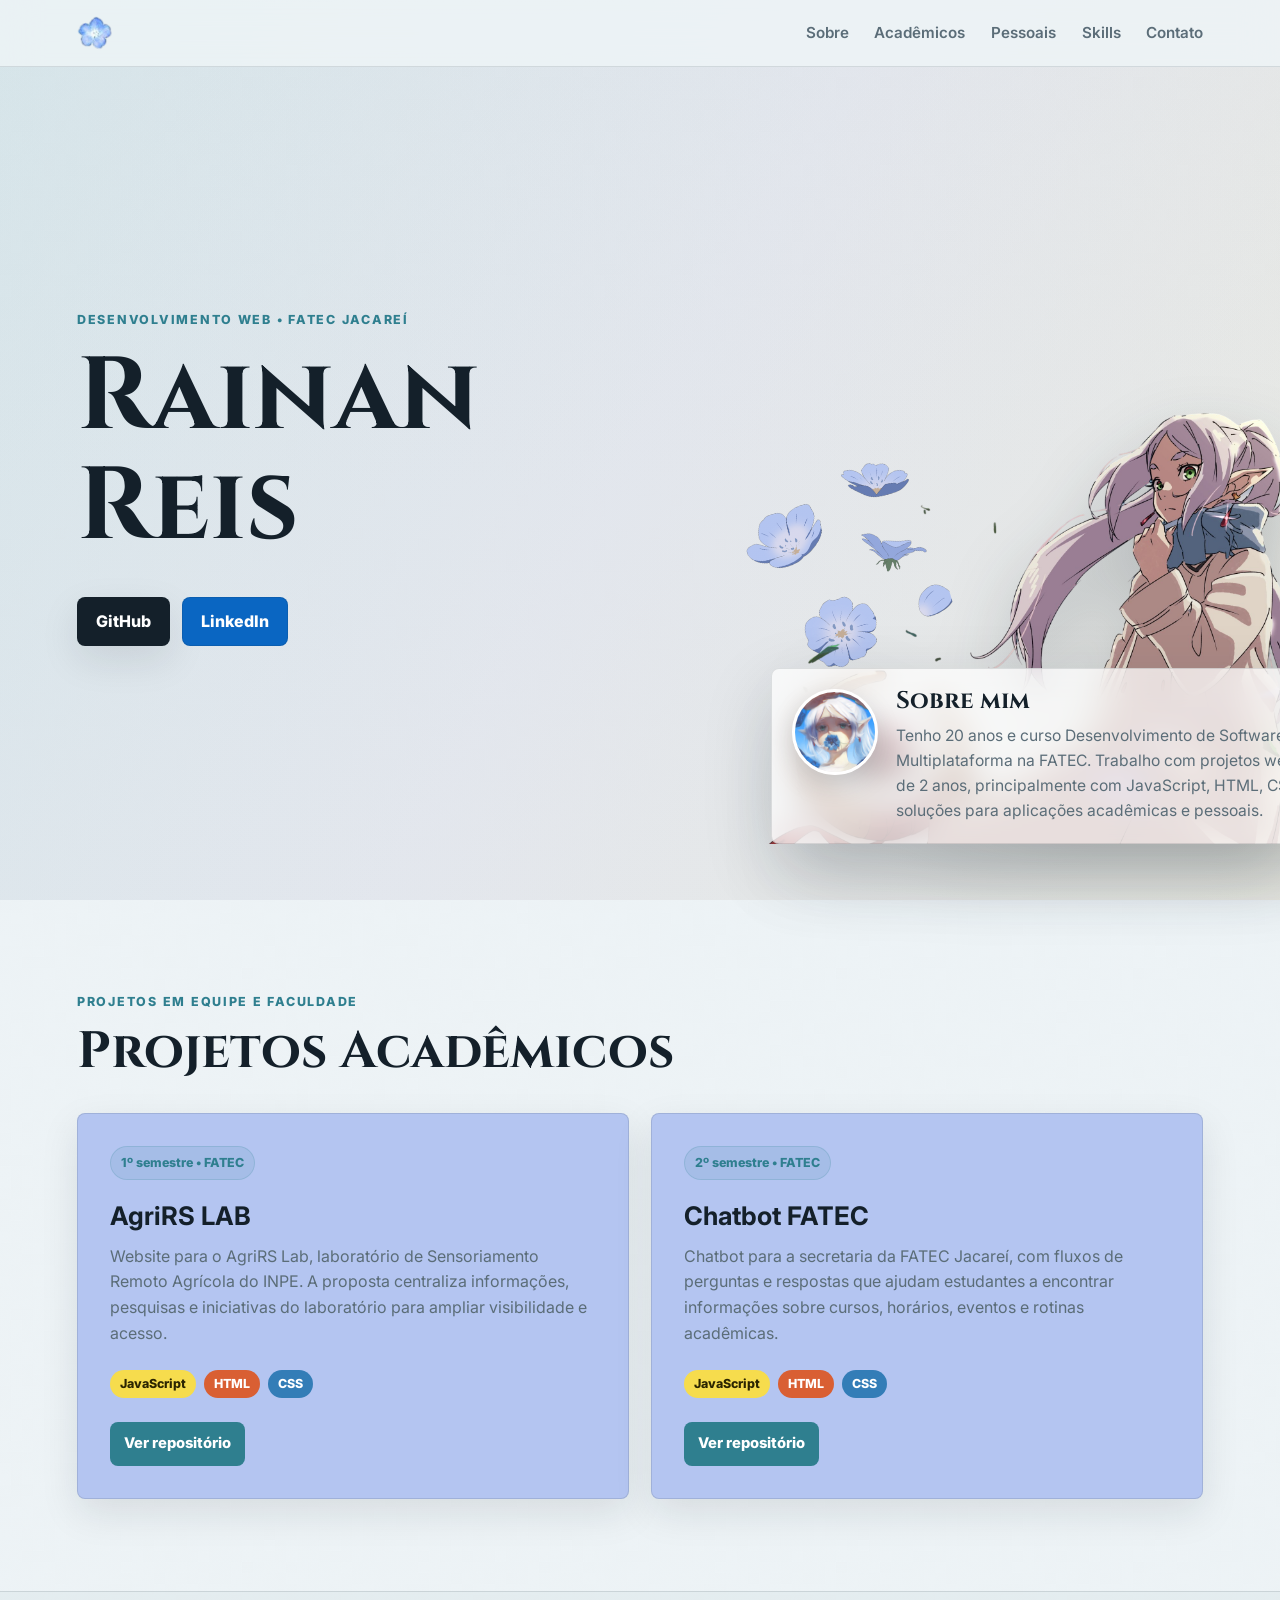
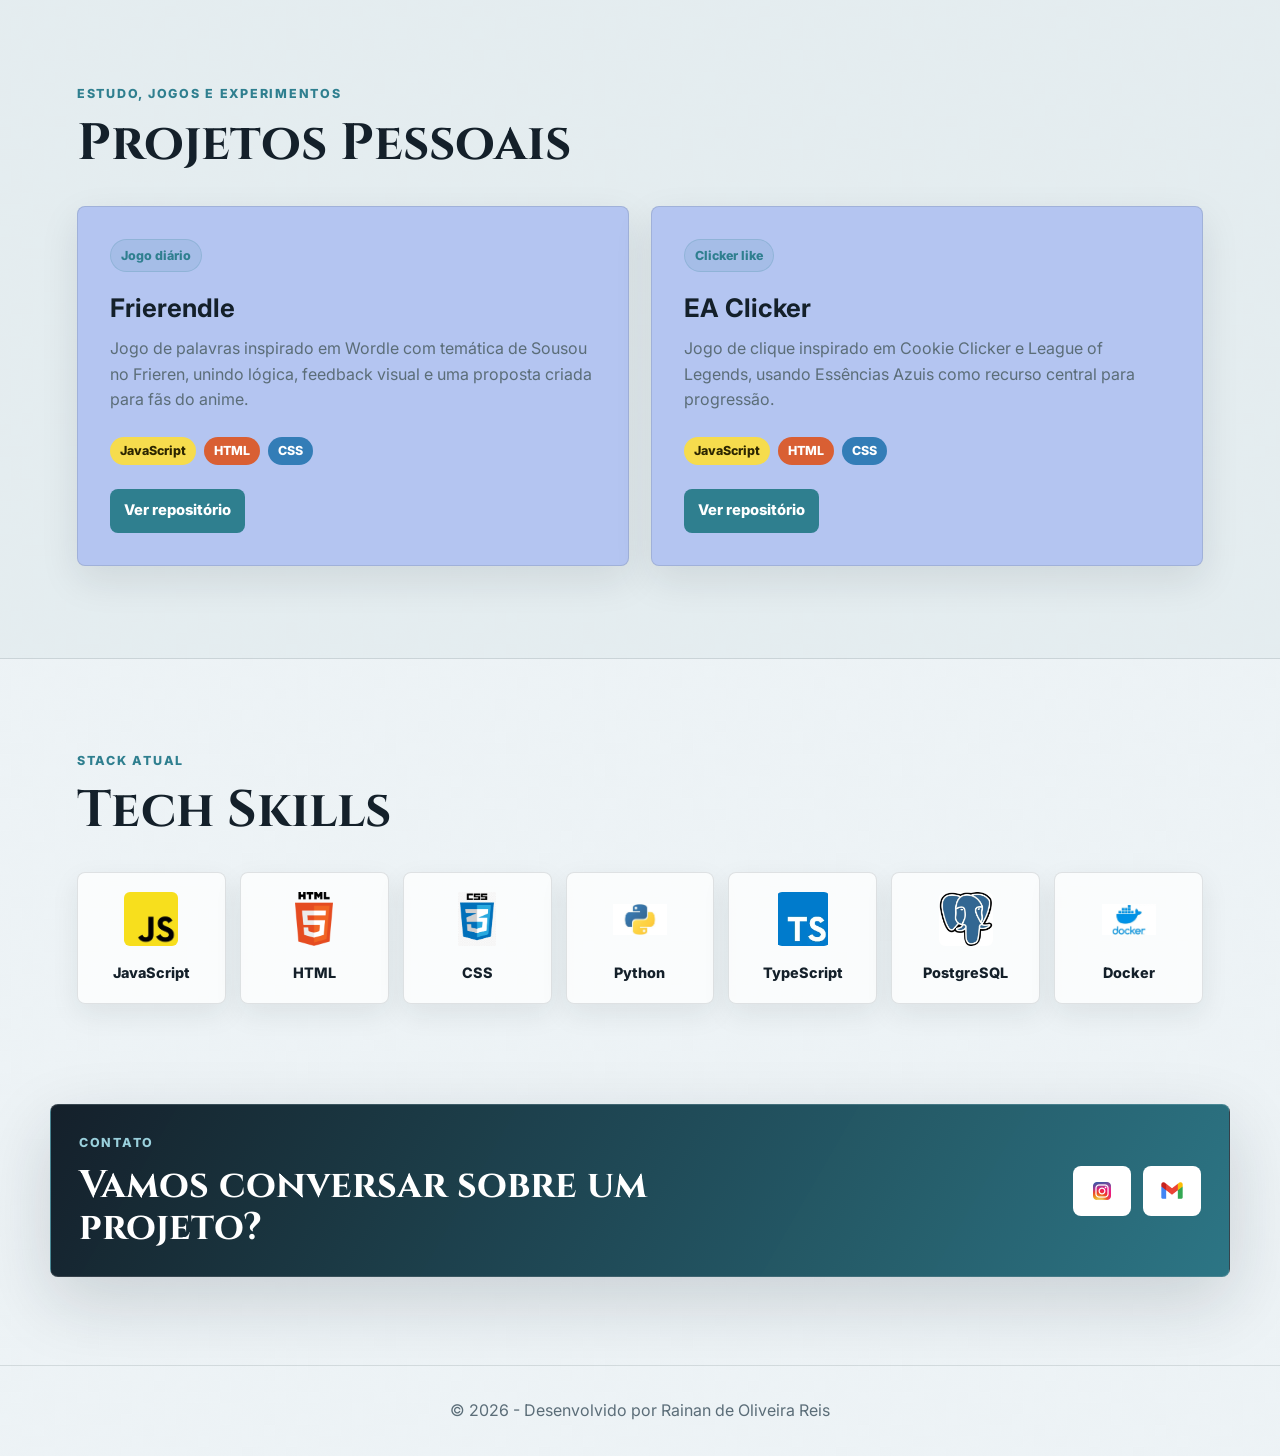
==== index.html @ 1fe3e396 "index movido pra raiz" ====
<!DOCTYPE html>
<html lang="pt-br">
  <head>
    <meta charset="UTF-8" />
    <meta name="viewport" content="width=device-width, initial-scale=1.0" />
    <meta
      name="description"
      content="Portfólio de Rainan de Oliveira Reis, desenvolvedor web e estudante de Desenvolvimento de Software Multiplataforma."
    />
    <title>Rainan de Oliveira Reis | Portfólio</title>
    <link rel="preconnect" href="https://fonts.googleapis.com" />
    <link rel="preconnect" href="https://fonts.gstatic.com" crossorigin />
    <link
      href="https://fonts.googleapis.com/css2?family=Cinzel:wght@500;600;700&family=Inter:wght@400;500;600;700&display=swap"
      rel="stylesheet"
    />
    <link rel="stylesheet" href="docs/css/styles.css" />
  </head>
  <body>
    <nav class="navbar" aria-label="Navegação principal">
      <a class="brand" href="#home" aria-label="Ir para o início">
        <img src="docs/img/himmelFlowerNoBG2Icon.png" width="35px" alt="">
        <!-- <span class="brand-mark">R</span>
        <span>Rainan Reis</span> -->
      </a>

      <ul class="nav-links">
        <li><a href="#sobre">Sobre</a></li>
        <li><a href="#academicos">Acadêmicos</a></li>
        <li><a href="#pessoais">Pessoais</a></li>
        <li><a href="#skills">Skills</a></li>
        <li><a href="#contato">Contato</a></li>
      </ul>
    </nav>

    <main>
      <header id="home" class="hero">
        <div class="hero-inner">
          <section class="hero-copy" aria-labelledby="hero-title">
            <p class="eyebrow">Desenvolvimento web • FATEC Jacareí</p>
            <h1 id="hero-title">Rainan Reis</h1>
            <!-- <p class="hero-lead">
              Desenvolvedor em formação, criando interfaces web com foco em
              clareza, experiência de uso e projetos que carregam personalidade.
            </p> -->

            <div class="hero-actions" aria-label="Links principais">
              <a
                class="button button-primary"
                href="https://github.com/RainanKaneka"
                target="_blank"
                rel="noreferrer"
              >
                GitHub
              </a>
              <a
                class="button button-secondary"
                href="https://www.linkedin.com/in/kaneka-koz-5b4940310/"
                target="_blank"
                rel="noreferrer"
              >
                LinkedIn
              </a>
            </div>
          </section>

          <section id="sobre" class="about-panel" aria-labelledby="about-title">
            <img
              src="docs/img/frierenlinda.jpg"
              alt="Imagem de perfil com estética inspirada em Frieren"
              class="profile-img"
            />
            <div>
              <h2 id="about-title">Sobre mim</h2>
              <p>
                Tenho 20 anos e curso Desenvolvimento de Software
                Multiplataforma na FATEC. Trabalho com projetos web há cerca de
                2 anos, principalmente com JavaScript, HTML, CSS e soluções para
                aplicações acadêmicas e pessoais.
              </p>
            </div>
          </section>

          <figure class="frieren-figure" aria-hidden="true">
            <img src="docs/img/himmelFlower.png" alt="" class="flower" />
            <img src="docs/img/frierenArt.png" alt="" class="frieren-art" />
          </figure>
        </div>
      </header>

      <section id="academicos" class="section">
        <div class="section-heading">
          <p class="eyebrow">Projetos em equipe e faculdade</p>
          <h2>Projetos Acadêmicos</h2>
        </div>

        <div class="projects-grid">
          <article class="project-card">
            <div class="project-meta">1º semestre • FATEC</div>
            <h3>AgriRS LAB</h3>
            <p>
              Website para o AgriRS Lab, laboratório de Sensoriamento Remoto
              Agrícola do INPE. A proposta centraliza informações, pesquisas e
              iniciativas do laboratório para ampliar visibilidade e acesso.
            </p>
            <div class="tags" aria-label="Tecnologias usadas">
              <span class="tech-tag js">JavaScript</span>
              <span class="tech-tag html">HTML</span>
              <span class="tech-tag css">CSS</span>
            </div>
            <a
              href="https://github.com/RainanKaneka/ABP-Undefined"
              class="project-link"
              target="_blank"
              rel="noreferrer"
            >
              Ver repositório
            </a>
          </article>

          <article class="project-card">
            <div class="project-meta">2º semestre • FATEC</div>
            <h3>Chatbot FATEC</h3>
            <p>
              Chatbot para a secretaria da FATEC Jacareí, com fluxos de
              perguntas e respostas que ajudam estudantes a encontrar
              informações sobre cursos, horários, eventos e rotinas acadêmicas.
            </p>
            <div class="tags" aria-label="Tecnologias usadas">
              <span class="tech-tag js">JavaScript</span>
              <span class="tech-tag html">HTML</span>
              <span class="tech-tag css">CSS</span>
            </div>
            <a
              href="https://github.com/abpundefined/2DSM-ABP-UNDEFINED/tree/develop"
              class="project-link"
              target="_blank"
              rel="noreferrer"
            >
              Ver repositório
            </a>
          </article>
        </div>
      </section>

      <section id="pessoais" class="section section-quiet">
        <div class="section-heading">
          <p class="eyebrow">Estudo, jogos e experimentos</p>
          <h2>Projetos Pessoais</h2>
        </div>

        <div class="projects-grid">
          <article class="project-card">
            <div class="project-meta">Jogo diário</div>
            <h3>Frierendle</h3>
            <p>
              Jogo de palavras inspirado em Wordle com temática de
              <span lang="ja">Sousou no Frieren</span>, unindo lógica,
              feedback visual e uma proposta criada para fãs do anime.
            </p>
            <div class="tags" aria-label="Tecnologias usadas">
              <span class="tech-tag js">JavaScript</span>
              <span class="tech-tag html">HTML</span>
              <span class="tech-tag css">CSS</span>
            </div>
            <a
              href="https://github.com/RainanKaneka/frierendle"
              class="project-link"
              target="_blank"
              rel="noreferrer"
            >
              Ver repositório
            </a>
          </article>

          <article class="project-card">
            <div class="project-meta">Clicker like</div>
            <h3>EA Clicker</h3>
            <p>
              Jogo de clique inspirado em Cookie Clicker e League of Legends,
              usando Essências Azuis como recurso central para progressão.
            </p>
            <div class="tags" aria-label="Tecnologias usadas">
              <span class="tech-tag js">JavaScript</span>
              <span class="tech-tag html">HTML</span>
              <span class="tech-tag css">CSS</span>
            </div>
            <a
              href="https://github.com/RainanKaneka/EA_Clicker"
              class="project-link"
              target="_blank"
              rel="noreferrer"
            >
              Ver repositório
            </a>
          </article>
        </div>
      </section>

      <section id="skills" class="section skills-section">
        <div class="section-heading">
          <p class="eyebrow">Stack atual</p>
          <h2>Tech Skills</h2>
        </div>

        <div class="skills-container" aria-label="Lista de tecnologias">
          <div class="skill javascript">
            <img src="docs/img/skills/js_logo1.jpg" class="skill-logo" alt="" />
            <span>JavaScript</span>
          </div>
          <div class="skill html">
            <img src="docs/img/skills/html-logo.png" class="skill-logo" alt="" />
            <span>HTML</span>
          </div>
          <div class="skill css">
            <img src="docs/img/skills/R.png" class="skill-logo" alt="" />
            <span>CSS</span>
          </div>
          <div class="skill python">
            <img src="docs/img/skills/pythonLogo.jpg" class="skill-logo" alt="" />
            <span>Python</span>
          </div>
          <div class="skill typescript">
            <img src="docs/img/skills/OIP.webp" class="skill-logo" alt="" />
            <span>TypeScript</span>
          </div>
          <div class="skill postgre">
            <img src="docs/img/skills/postgreLogo.webp" class="skill-logo" alt="" />
            <span>PostgreSQL</span>
          </div>
          <div class="skill docker">
            <img src="docs/img/skills/dockerlogo.webp" class="skill-logo" alt="" />
            <span>Docker</span>
          </div>
        </div>
      </section>

      <section id="contato" class="contact-section">
        <div>
          <p class="eyebrow">Contato</p>
          <h2>Vamos conversar sobre um projeto?</h2>
        </div>

        <div class="contact-actions">
          <a
            href="https://www.instagram.com/rainan_kaneka"
            class="icon-link"
            target="_blank"
            rel="noreferrer"
            aria-label="Abrir Instagram de Rainan"
          >
            <img
              src="docs/img/skills/instagram-logo-instagram-icon-transparent-free-png.webp"
              alt=""
            />
          </a>
          <button class="icon-link" id="copiarBtn" type="button">
            <img src="docs/img/skills/Gmail-Logo.png" alt="" />
            
          </button>
        </div>

        <p class="copy-feedback" id="copyFeedback" role="status" aria-live="polite"></p>
      </section>
    </main>

    <footer>
      <p>&copy; 2026 - Desenvolvido por Rainan de Oliveira Reis</p>
    </footer>

    <script src="js/main.js"></script>
  </body>
</html>
---- docs/css/styles.css ----
:root {
  --bg: #eef4f7;
  --surface: #ffffff;
  --surface-muted: #dfe9ed;
  --ink: #14202a;
  --muted: #5b6d78;
  --line: rgba(20, 32, 42, 0.12);
  --teal: #2f7f8f;
  --sage: #7ca28d;
  --gold: #c7a25a;
  --violet: #74628d;
  --shadow: 0 24px 70px rgba(20, 32, 42, 0.16);
  --shadow-soft: 0 14px 38px rgba(20, 32, 42, 0.1);
  --radius: 8px;
  --himmelColor: #9FC6EF;
  --himmelColor2: rgba(180, 197, 241, 1);
}

* {
  box-sizing: border-box;
  margin: 0;
  padding: 0;
}

html {
  scroll-behavior: smooth;
}

body {
  min-height: 100vh;
  font-family: "Inter", system-ui, -apple-system, BlinkMacSystemFont, "Segoe UI", sans-serif;
  color: var(--ink);
  background:
    linear-gradient(rgba(238, 244, 247, 0.93), rgba(238, 244, 247, 0.93)),
    url("../img/bg/bright-squares.png"),
    var(--bg);
  line-height: 1.6;
}

img {
  display: block;
  max-width: 100%;
}

a {
  color: inherit;
  text-decoration: none;
}

button {
  font: inherit;
}

.navbar {
  position: fixed;
  top: 0;
  left: 0;
  z-index: 20;
  display: flex;
  align-items: center;
  justify-content: space-between;
  width: 100%;
  padding: 16px clamp(20px, 6vw, 88px);
  background: rgba(238, 244, 247, 0.82);
  border-bottom: 1px solid var(--line);
  backdrop-filter: blur(18px);
}

.brand {
  display: inline-flex;
  align-items: center;
  gap: 10px;
  font-weight: 700;
  letter-spacing: 0;
}

.brand-mark {
  display: grid;
  width: 34px;
  height: 34px;
  place-items: center;
  color: #fff;
  background: var(--ink);
  border: 2px solid var(--gold);
  border-radius: 50%;
  font-family: "Cinzel", serif;
}

.nav-links {
  display: flex;
  align-items: center;
  gap: clamp(16px, 2vw, 30px);
  list-style: none;
  color: var(--muted);
  font-size: 0.95rem;
  font-weight: 600;
}

.nav-links a {
  position: relative;
  transition: color 180ms ease;
}

.nav-links a::after {
  position: absolute;
  left: 0;
  bottom: -8px;
  width: 100%;
  height: 2px;
  content: "";
  background: var(--gold);
  transform: scaleX(0);
  transform-origin: left;
  transition: transform 180ms ease;
}

.nav-links a:hover,
.nav-links a:focus-visible {
  color: var(--ink);
}

.nav-links a:hover::after,
.nav-links a:focus-visible::after {
  transform: scaleX(1);
}

main {
  overflow: hidden;
}

header,
section {
  scroll-margin-top: 96px;
}

.hero {
  position: relative;
  min-height: 100vh;
  padding: 112px clamp(20px, 6vw, 88px) 56px;
  background:
    linear-gradient(120deg, rgba(47, 127, 143, 0.12), rgba(116, 98, 141, 0.09) 50%, rgba(199, 162, 90, 0.13)),
    linear-gradient(180deg, transparent, rgba(238, 244, 247, 0.9));
}

.hero-inner {
  position: relative;
  display: grid;
  grid-template-columns: minmax(0, 1.05fr) minmax(300px, 0.72fr);
  gap: clamp(28px, 5vw, 72px);
  align-items: center;
  max-width: 1180px;
  min-height: calc(100vh - 168px);
  margin: 0 auto;
}

.hero-copy {
  position: relative;
  z-index: 2;
  max-width: 700px;
}

.eyebrow {
  margin-bottom: 12px;
  color: var(--teal);
  font-size: 0.78rem;
  font-weight: 800;
  letter-spacing: 0.14em;
  text-transform: uppercase;
}

h1,
h2,
h3 {
  line-height: 1.08;
}

h1,
h2 {
  font-family: "Cinzel", Georgia, serif;
}

h1 {
  max-width: 850px;
  font-size: clamp(3rem, 8vw, 6.6rem);
  font-weight: 700;
  letter-spacing: 0;
}

.hero-lead {
  max-width: 620px;
  margin-top: 24px;
  color: var(--muted);
  font-size: clamp(1.05rem, 2vw, 1.28rem);
}

.hero-actions {
  display: flex;
  flex-wrap: wrap;
  gap: 12px;
  margin-top: 34px;
}

.button,
.project-link,
.icon-link {
  min-height: 44px;
  border-radius: var(--radius);
  transition:
    transform 180ms ease,
    box-shadow 180ms ease,
    background 180ms ease,
    border-color 180ms ease;
}

.button {
  display: inline-flex;
  align-items: center;
  justify-content: center;
  padding: 11px 18px;
  border: 1px solid transparent;
  font-weight: 800;
}

.button-primary {
  color: #fff;
  background: var(--ink);
  box-shadow: var(--shadow-soft);
}

.button-secondary {
  color: white;
  background: rgba(10, 102, 194, 1);
  border-color: var(--line);
}

.button:hover,
.button:focus-visible,
.project-link:hover,
.project-link:focus-visible,
.icon-link:hover,
.icon-link:focus-visible {
  transform: translateY(-2px);
  box-shadow: var(--shadow-soft);
}

.about-panel {
  position: relative;
  z-index: 3;
  align-self: end;
  display: grid;
  grid-template-columns: 86px 1fr;
  gap: 18px;
  padding: 20px;
  background: rgba(255, 255, 255, 0.72);
  border: 1px solid var(--line);
  border-radius: var(--radius);
  box-shadow: var(--shadow);
  backdrop-filter: blur(16px);
  width: 620px;

}

.about-panel h2 {
  margin-bottom: 8px;
  font-size: 1.5rem;
}

.about-panel p {
  color: var(--muted);
  font-size: 0.98rem;
}

.profile-img {
  width: 86px;
  height: 86px;
  object-fit: cover;
  border: 3px solid #fff;
  border-radius: 50%;
  box-shadow: 0 10px 24px rgba(20, 32, 42, 0.18);
}

.frieren-figure {
  position: absolute;
  right: min(-72px, -12vw);
  bottom: 0px;
  z-index: 1;
  width: min(48vw, 1000px);
  pointer-events: none;
}

.frieren-figure:hover{
  right: -15vw;
}


.frieren-art {
  width: 100%;
  filter: drop-shadow(0 30px 34px rgba(20, 32, 42, 0.22));
}


.flower {
  position: absolute;
  top: 16%;
  left: 2%;
  width: 30%;
  opacity: 0.72;
  transform: rotate(-16deg);
}

.section {
  padding: 92px clamp(20px, 6vw, 88px);
}

.section-quiet {
  background: rgba(223, 233, 237, 0.58);
  border-block: 1px solid var(--line);
}

.section-heading {
  max-width: 1180px;
  margin: 0 auto 34px;
}

.section-heading h2 {
  font-size: clamp(2rem, 4vw, 3.4rem);
}

.projects-grid {
  display: grid;
  grid-template-columns: repeat(2, minmax(0, 1fr));
  gap: 22px;
  max-width: 1180px;
  margin: 0 auto;
}

.project-card {
  display: flex;
  min-height: 360px;
  flex-direction: column;
  padding: clamp(22px, 3vw, 32px);
  background: var(--himmelColor2);
  border: 1px solid var(--line);
  border-radius: var(--radius);
  box-shadow: var(--shadow-soft);
}

.project-meta {
  width: fit-content;
  margin-bottom: 22px;
  padding: 6px 10px;
  color: var(--teal);
  background: rgba(47, 127, 143, 0.1);
  border: 1px solid rgba(47, 127, 143, 0.18);
  border-radius: 999px;
  font-size: 0.78rem;
  font-weight: 800;
}

.project-card h3 {
  margin-bottom: 14px;
  color: var(--ink);
  font-size: clamp(1.35rem, 2vw, 1.8rem);
}

.project-card p {
  color: var(--muted);
}

.tags {
  display: flex;
  flex-wrap: wrap;
  gap: 8px;
  margin-top: auto;
  padding-top: 24px;
}

.tech-tag {
  display: inline-flex;
  align-items: center;
  min-height: 28px;
  padding: 4px 10px;
  border-radius: 999px;
  font-size: 0.78rem;
  font-weight: 800;
}

.tech-tag.js {
  color: #2b2500;
  background: #f6dc4d;
}

.tech-tag.html {
  color: #fff;
  background: #d95f33;
}

.tech-tag.css {
  color: #fff;
  background: #337db7;
}

.project-link {
  display: inline-flex;
  align-items: center;
  justify-content: center;
  width: fit-content;
  margin-top: 24px;
  padding: 10px 14px;
  color: #fff;
  background: var(--teal);
  font-size: 0.92rem;
  font-weight: 800;
}

.skills-section {
  padding-bottom: 72px;
}

.skills-container {
  display: grid;
  grid-template-columns: repeat(7, minmax(96px, 1fr));
  gap: 14px;
  max-width: 1180px;
  margin: 0 auto;
}

.skill {
  display: grid;
  min-height: 132px;
  place-items: center;
  gap: 12px;
  padding: 18px 12px;
  color: var(--ink);
  background: rgba(255, 255, 255, 0.72);
  border: 1px solid var(--line);
  border-radius: var(--radius);
  box-shadow: 0 10px 28px rgba(20, 32, 42, 0.08);
  font-size: 0.9rem;
  font-weight: 800;
  text-align: center;
  transition: 0.5s;
}

.skill:hover{
  transform: translateY(-10px);
}

.skill-logo {
  width: 54px;
  height: 54px;
  object-fit: contain;
  border-radius: 6px;
}

.contact-section {
  display: flex;
  position: relative;
  align-items: center;
  justify-content: space-between;
  gap: 28px;
  width: calc(100% - 40px);
  max-width: 1180px;
  margin: 28px auto 88px;
  padding: 28px;
  color: #fff;
  background:
    linear-gradient(120deg, rgba(20, 32, 42, 0.96), rgba(47, 127, 143, 0.9)),
    var(--ink);
  border: 1px solid rgba(255, 255, 255, 0.14);
  border-radius: var(--radius);
  box-shadow: var(--shadow);
}

.contact-section .eyebrow {
  color: #9ad0dc;
}

.contact-section h2 {
  max-width: 620px;
  font-size: clamp(1.7rem, 3vw, 2.7rem);
}

.contact-actions {
  display: flex;
  flex-wrap: wrap;
  gap: 12px;
}

.icon-link {
  display: inline-flex;
  align-items: center;
  justify-content: center;
  gap: 10px;
  padding: 10px 14px;
  color: var(--ink);
  background: #fff;
  border: 0;
  cursor: pointer;
  font-weight: 800;
}

.icon-link img {
  width: 30px;
  height: 30px;
  object-fit: contain;
}

.copy-feedback {
  position: absolute;
  right: 28px;
  bottom: -30px;
  color: var(--muted);
  font-size: 0.92rem;
}

footer {
  padding: 32px 20px;
  color: var(--muted);
  text-align: center;
  border-top: 1px solid var(--line);
}

@media (max-width: 980px) {
  .navbar {
    align-items: flex-start;
    flex-direction: column;
    gap: 14px;
  }

  .nav-links {
    width: 100%;
    overflow-x: auto;
    padding-bottom: 4px;
  }

  .hero {
    padding-top: 148px;
  }

  .hero-inner {
    grid-template-columns: 1fr;
    min-height: auto;
  }

  .hero-copy {
    max-width: 760px;
  }

  .about-panel {
    max-width: 680px;
  }

  .frieren-figure {
    right: -22vw;
    bottom: -34px;
    width: min(76vw, 560px);
    opacity: 0.34;
  }

  .projects-grid {
    grid-template-columns: 1fr;
  }

  .skills-container {
    grid-template-columns: repeat(4, minmax(0, 1fr));
  }

  .contact-section {
    align-items: flex-start;
    flex-direction: column;
    margin-inline: 20px;
  }

  .copy-feedback {
    position: static;
  }
}

@media (max-width: 640px) {
  .brand {
    font-size: 0.95rem;
  }

  .nav-links {
    gap: 18px;
    font-size: 0.88rem;
  }

  .hero {
    padding-inline: 18px;
  }

  .hero-actions,
  .contact-actions {
    width: 100%;
  }

  .button,
  .icon-link {
    width: 100%;
  }

  .about-panel {
    grid-template-columns: 1fr;
  }

  .profile-img {
    width: 74px;
    height: 74px;
  }

  .section {
    padding: 70px 18px;
  }

  .project-card {
    min-height: auto;
  }

  .skills-container {
    grid-template-columns: repeat(2, minmax(0, 1fr));
  }

  .contact-section {
    margin-bottom: 64px;
    padding: 22px;
  }
}

.skill.javascript:hover{
  color: rgba(247, 223, 29, 1);
}
.skill.html:hover{
  color: rgba(229, 76, 33, 1);
}
.skill.css:hover{
  color: rgba(1, 112, 186, 1);
}
.skill.python:hover{
  color: rgba(254, 215, 75, 1);
}
.skill.typescript:hover{
  color: rgba(0, 123, 204, 1);
}
.skill.postgre:hover{
  color: rgba(50, 103, 146, 1);
}
.skill.docker:hover{
  color: rgba(0, 146, 231, 1);
}
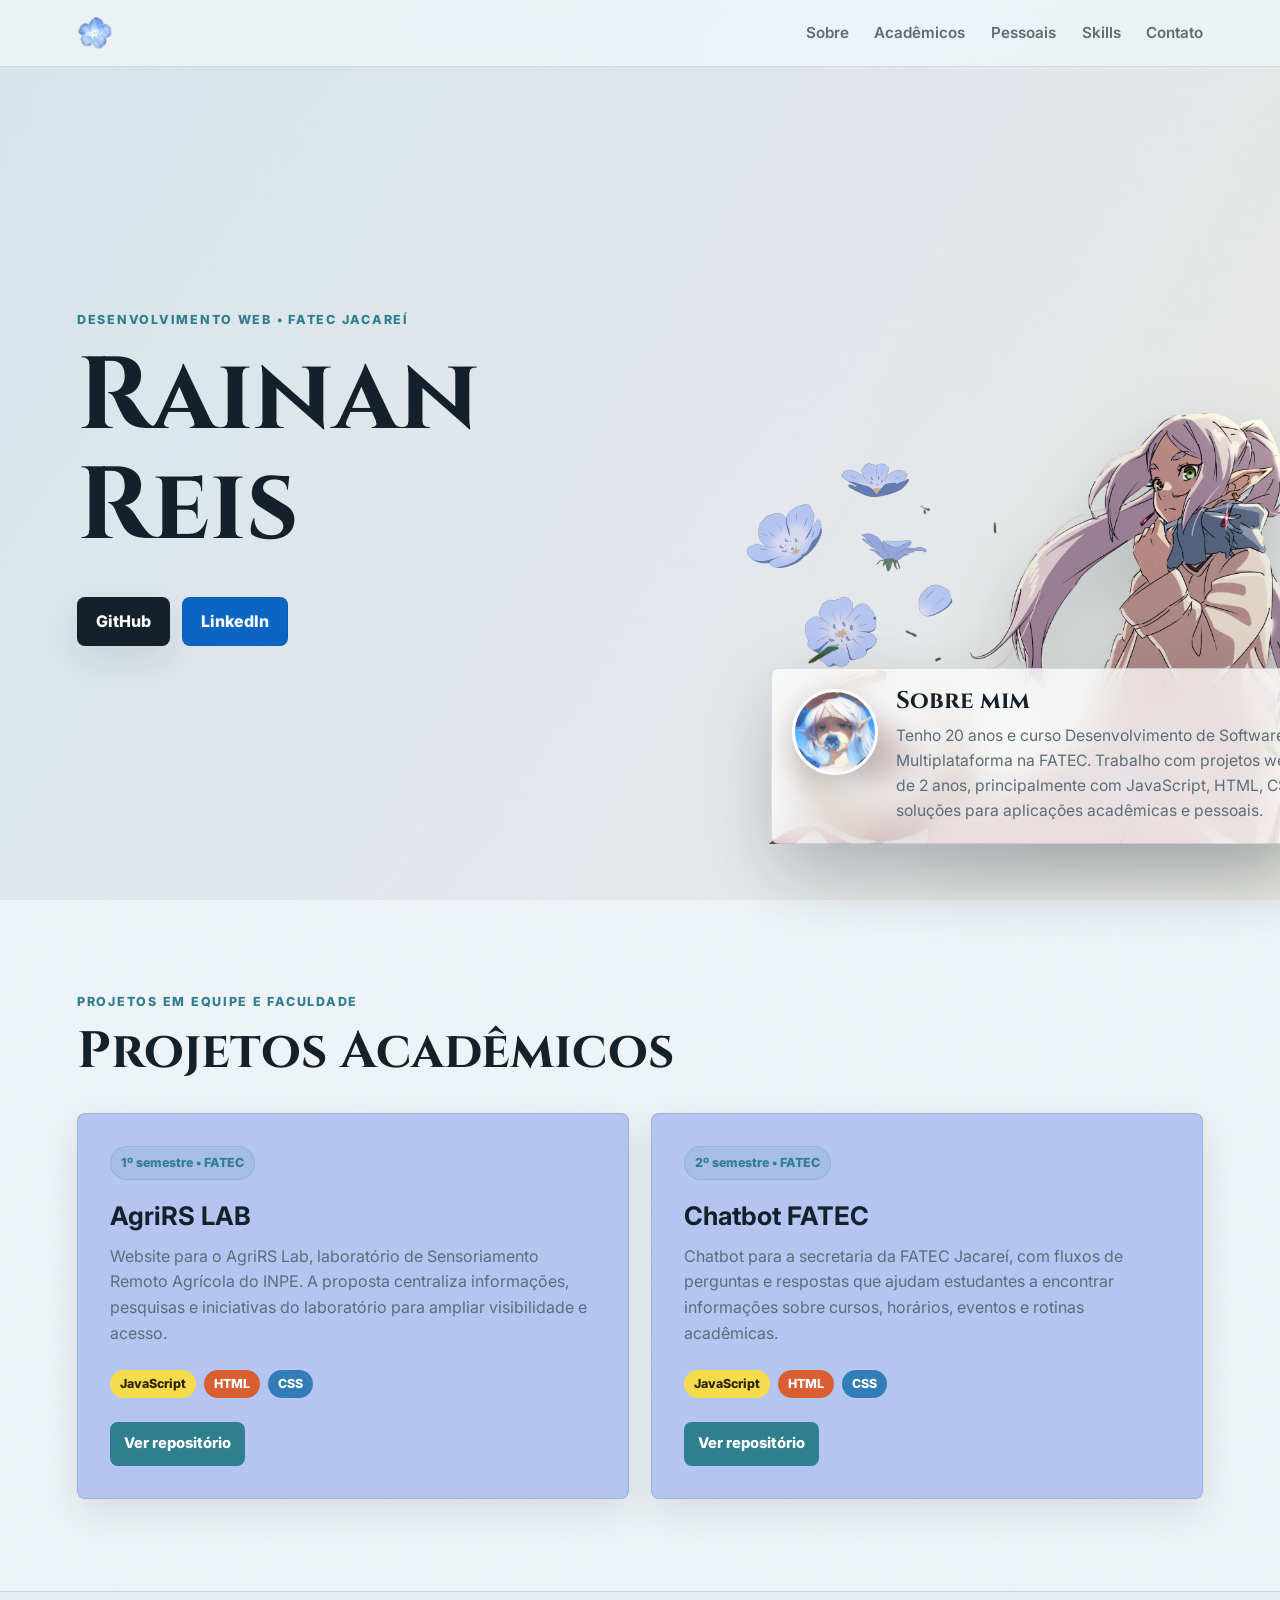
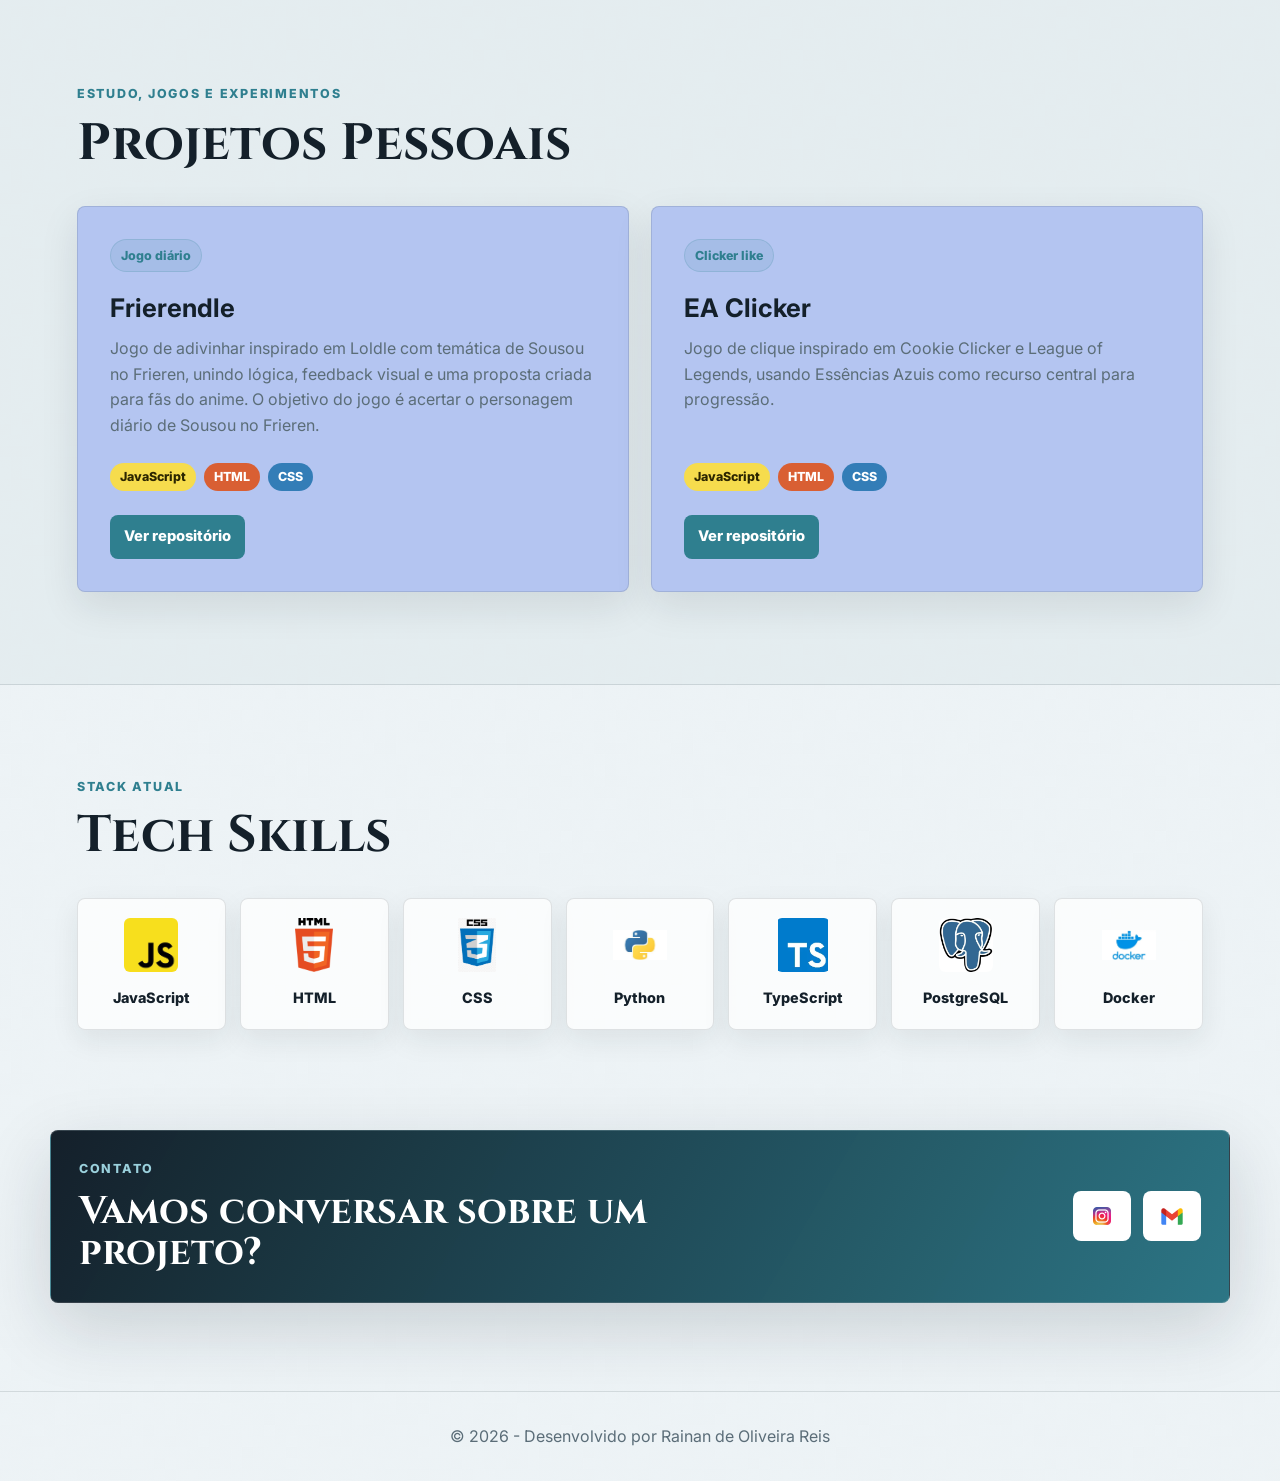
==== commit df1e1763: "mudança na descrição do projeto Frierendle" ====
--- a/index.html
+++ b/index.html
@@ -154,9 +154,9 @@
             <div class="project-meta">Jogo diário</div>
             <h3>Frierendle</h3>
             <p>
-              Jogo de palavras inspirado em Wordle com temática de
+              Jogo de adivinhar inspirado em Loldle com temática de
               <span lang="ja">Sousou no Frieren</span>, unindo lógica,
-              feedback visual e uma proposta criada para fãs do anime.
+              feedback visual e uma proposta criada para fãs do anime. O objetivo do jogo é acertar o personagem diário de Sousou no Frieren.
             </p>
             <div class="tags" aria-label="Tecnologias usadas">
               <span class="tech-tag js">JavaScript</span>
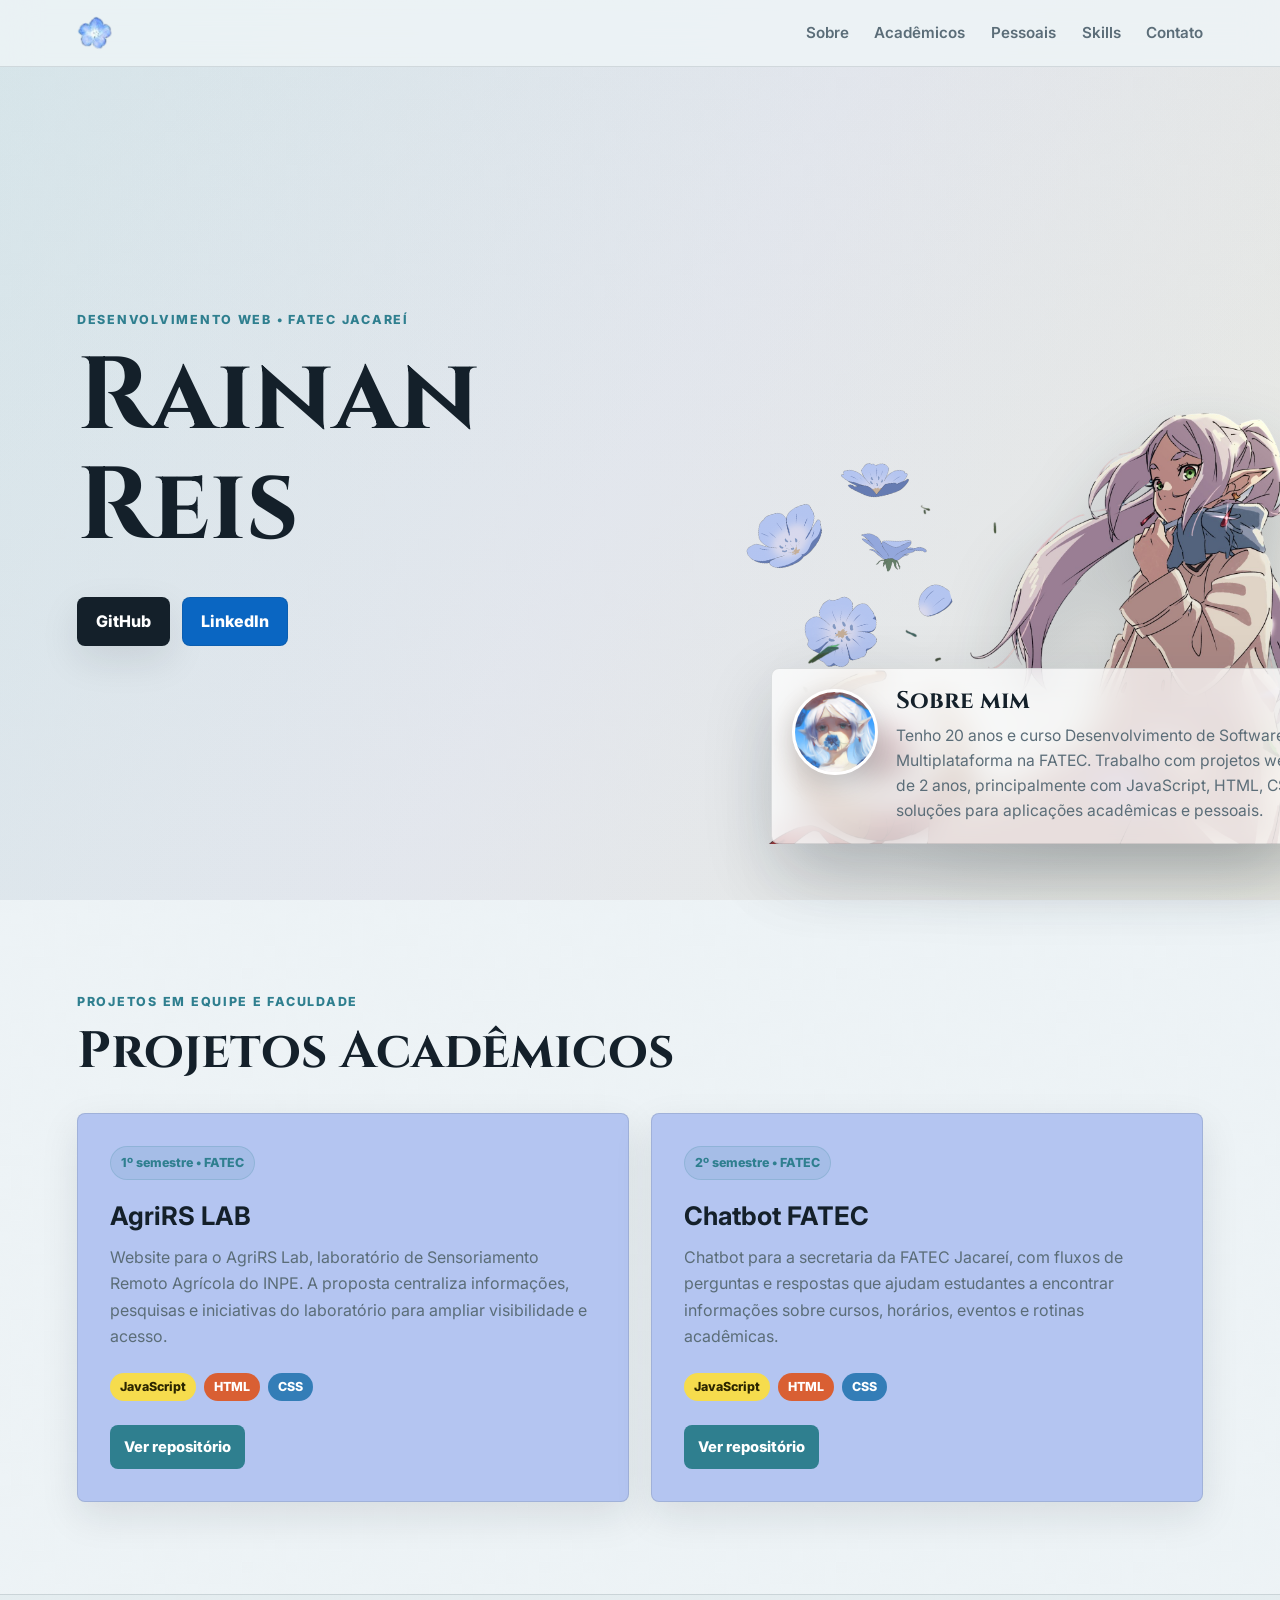
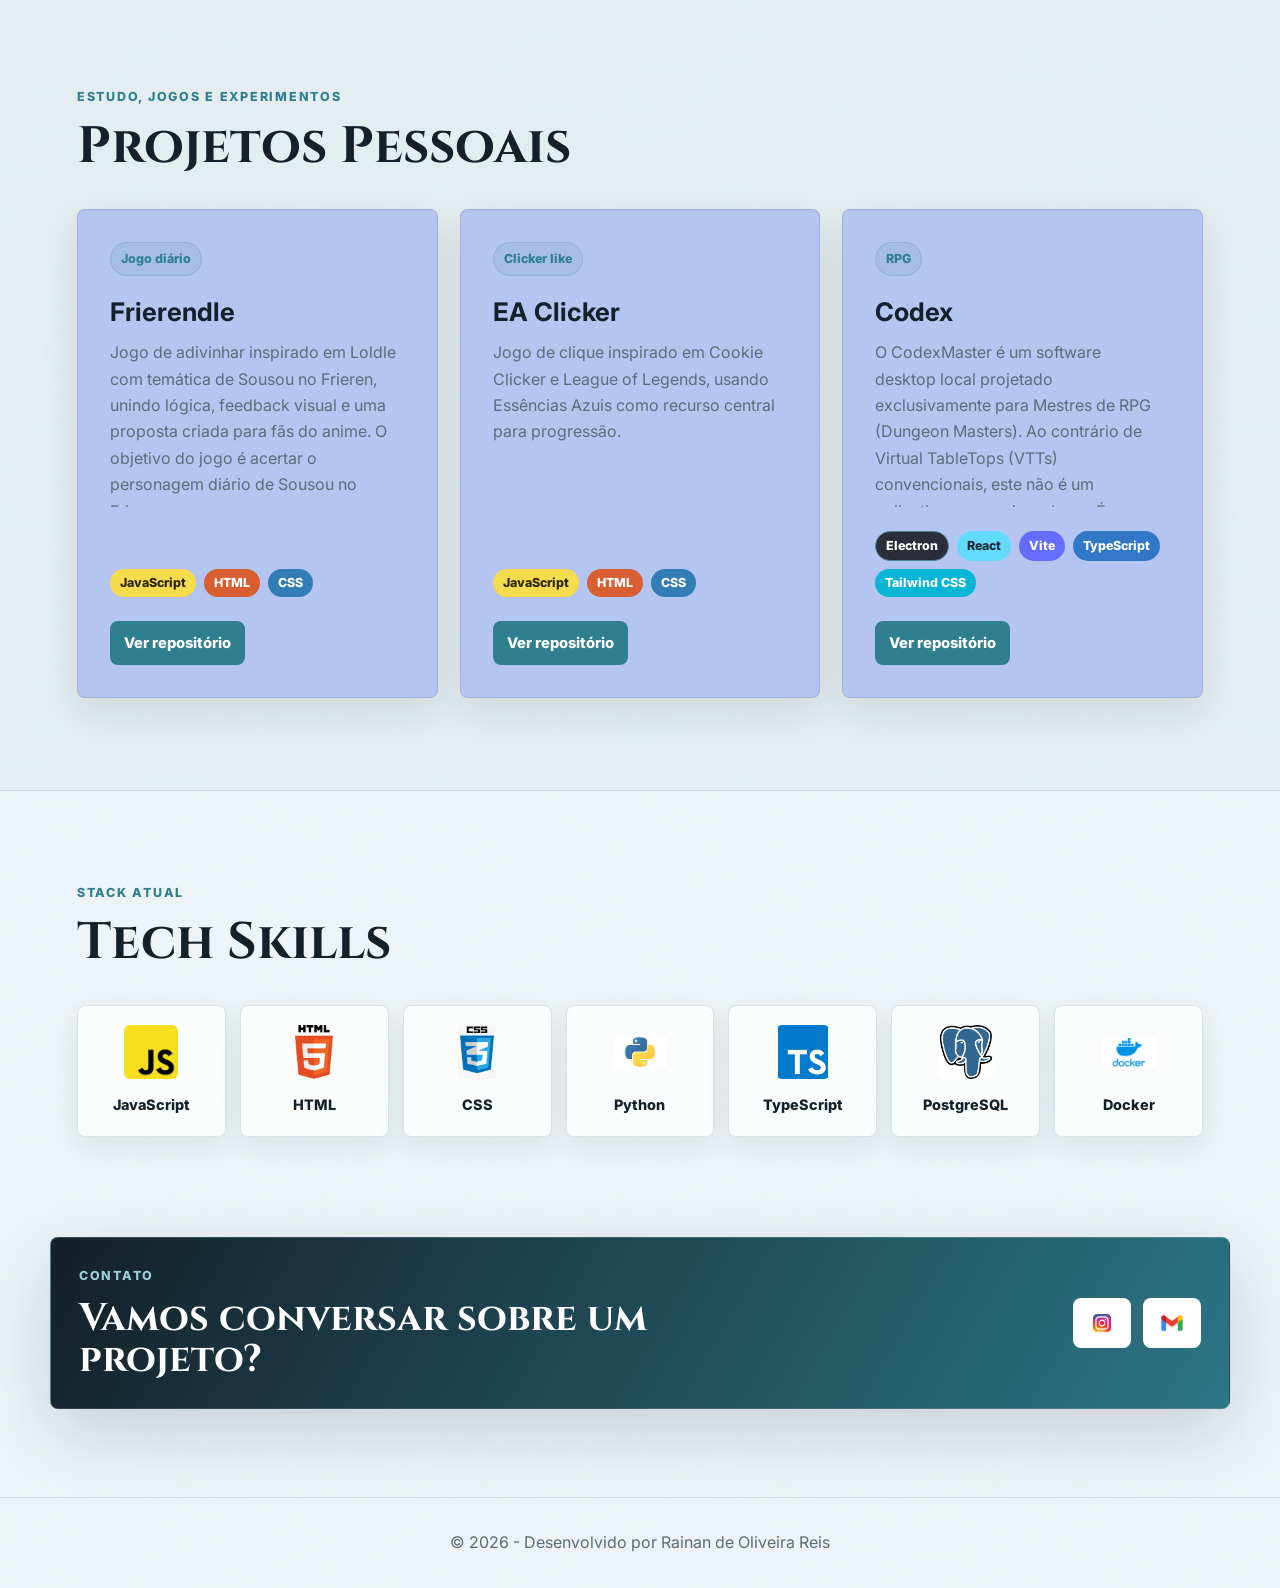
==== commit f4c6de8b: "atualização na responsividade do site" ====
--- a/index.html
+++ b/index.html
@@ -149,7 +149,7 @@
           <h2>Projetos Pessoais</h2>
         </div>
 
-        <div class="projects-grid">
+        <div class="projects-grid three-col">
           <article class="project-card">
             <div class="project-meta">Jogo diário</div>
             <h3>Frierendle</h3>
@@ -187,6 +187,30 @@
             </div>
             <a
               href="https://github.com/RainanKaneka/EA_Clicker"
+              class="project-link"
+              target="_blank"
+              rel="noreferrer"
+            >
+              Ver repositório
+            </a>
+          </article>
+
+          <article class="project-card">
+            <div class="project-meta">RPG</div>
+            <h3>Codex</h3>
+            <p>
+              O CodexMaster é um software desktop local projetado exclusivamente para Mestres de RPG (Dungeon Masters). Ao contrário de Virtual TableTops (VTTs) convencionais, este não é um aplicativo para os jogadores. É um painel de controle privado, rápido e totalmente offline, criado para otimizar a preparação e a condução de sessões de D&D 5e.
+              Com foco absoluto em agilidade e imersão narrativa, o CodexMaster substitui seus milhares de cadernos, anotações perdidas e abas do navegador por uma interface unificada, imersiva e com uma identidade visual dark-mode medieval nativa.
+            </p>
+            <div class="tags" aria-label="Tecnologias usadas">
+              <span class="tech-tag electron">Electron</span>
+              <span class="tech-tag react">React</span>
+              <span class="tech-tag vite">Vite</span>
+              <span class="tech-tag typescript">TypeScript</span>
+              <span class="tech-tag tailwind">Tailwind CSS</span>
+            </div>
+            <a
+              href="https://github.com/RainanKaneka"
               class="project-link"
               target="_blank"
               rel="noreferrer"
--- a/docs/css/styles.css
+++ b/docs/css/styles.css
@@ -35,6 +35,7 @@
     url("../img/bg/bright-squares.png"),
     var(--bg);
   line-height: 1.6;
+  overflow-x: hidden; /* Impede scroll horizontal indesejado */
 }
 
 img {
@@ -126,6 +127,7 @@
 
 main {
   overflow: hidden;
+  overflow-x: hidden; /* Segurança extra contra estouro lateral */
 }
 
 header,
@@ -332,6 +334,15 @@
   gap: 22px;
   max-width: 1180px;
   margin: 0 auto;
+  align-items: stretch;
+}
+
+.projects-grid.three-col {
+  grid-template-columns: repeat(3, minmax(0, 1fr));
+}
+
+.projects-grid.three-col .project-card {
+  min-height: unset;
 }
 
 .project-card {
@@ -343,6 +354,7 @@
   border: 1px solid var(--line);
   border-radius: var(--radius);
   box-shadow: var(--shadow-soft);
+  
 }
 
 .project-meta {
@@ -365,6 +377,28 @@
 
 .project-card p {
   color: var(--muted);
+  max-height: 168px;
+  overflow-y: auto;
+  line-height: 1.65;
+  padding-right: 4px;
+}
+
+/* Scrollbar elegante — mantém identidade visual Frieren */
+.project-card p::-webkit-scrollbar {
+  width: 4px;
+}
+
+.project-card p::-webkit-scrollbar-track {
+  background: transparent;
+}
+
+.project-card p::-webkit-scrollbar-thumb {
+  background: rgba(47, 127, 143, 0.35);
+  border-radius: 999px;
+}
+
+.project-card p::-webkit-scrollbar-thumb:hover {
+  background: rgba(47, 127, 143, 0.65);
 }
 
 .tags {
@@ -398,6 +432,32 @@
 .tech-tag.css {
   color: #fff;
   background: #337db7;
+}
+
+.tech-tag.electron {
+  color: #fff;
+  background: #2b2d3a;
+  border: 1px solid #47848f;
+}
+
+.tech-tag.react {
+  color: #1e2a3a;
+  background: #61dafb;
+}
+
+.tech-tag.vite {
+  color: #fff;
+  background: #646cff;
+}
+
+.tech-tag.typescript {
+  color: #fff;
+  background: #3178c6;
+}
+
+.tech-tag.tailwind {
+  color: #fff;
+  background: #06b6d4;
 }
 
 .project-link {
@@ -521,7 +581,29 @@
   border-top: 1px solid var(--line);
 }
 
+
+/* ============================================================
+   RESPONSIVIDADE — Mobile First
+   Breakpoints: 1100 → 992 → 768 → 640
+   ============================================================ */
+
+/* ── 1100px: Grid de 3 colunas recua para 2 ── */
+@media (max-width: 1100px) {
+  .projects-grid.three-col {
+    grid-template-columns: repeat(2, minmax(0, 1fr));
+  }
+}
+
+/* ── 992px: Grid de 3 colunas empilha em 1 coluna ── */
+@media (max-width: 992px) {
+  .projects-grid.three-col {
+    grid-template-columns: 1fr;
+  }
+}
+
+/* ── 980px: Layout geral tablet ── */
 @media (max-width: 980px) {
+  /* Navbar: logo visível, links abaixo em scroll horizontal */
   .navbar {
     align-items: flex-start;
     flex-direction: column;
@@ -534,6 +616,7 @@
     padding-bottom: 4px;
   }
 
+  /* Hero */
   .hero {
     padding-top: 148px;
   }
@@ -551,6 +634,7 @@
     max-width: 680px;
   }
 
+  /* Frieren: menor e semi-transparente em tablet */
   .frieren-figure {
     right: -22vw;
     bottom: -34px;
@@ -558,14 +642,17 @@
     opacity: 0.34;
   }
 
+  /* Projetos Acadêmicos: 1 coluna */
   .projects-grid {
     grid-template-columns: 1fr;
   }
 
+  /* Skills */
   .skills-container {
     grid-template-columns: repeat(4, minmax(0, 1fr));
   }
 
+  /* Contato */
   .contact-section {
     align-items: flex-start;
     flex-direction: column;
@@ -577,20 +664,84 @@
   }
 }
 
+/* ── 768px: Mobile — navbar oculta links, hero empilha ── */
+@media (max-width: 768px) {
+  /* Navbar: só o logo aparece, links somem */
+  .nav-links {
+    display: none;
+  }
+
+  .navbar {
+    flex-direction: row;
+    align-items: center;
+    padding: 14px clamp(16px, 5vw, 32px);
+  }
+
+  /* Hero: conteúdo em coluna, Frieren na base */
+  .hero {
+    padding-top: 90px;
+    padding-inline: 20px;
+  }
+
+  .hero-inner {
+    display: flex;
+    flex-direction: column;
+    gap: 32px;
+    align-items: flex-start;
+  }
+
+  .hero-copy {
+    max-width: 100%;
+    width: 100%;
+  }
+
+  .about-panel {
+    width: 100%;
+    max-width: 100%;
+    grid-template-columns: 72px 1fr;
+    gap: 14px;
+  }
+
+  /* Frieren: visível na base, proporcional e sem estourar */
+  .frieren-figure {
+    position: relative;
+    right: auto;
+    bottom: auto;
+    width: 100%;
+    max-width: 340px;
+    opacity: 0.85;
+    margin: 0 auto;
+    pointer-events: none;
+  }
+
+  .flower {
+    display: none; /* Evita sobreposição em telas pequenas */
+  }
+
+  /* Seção: padding lateral reduzido */
+  .section {
+    padding: 72px 18px;
+  }
+
+  /* Projetos: cards ocupam quase a tela toda */
+  .projects-grid,
+  .projects-grid.three-col {
+    grid-template-columns: 1fr;
+    gap: 16px;
+  }
+
+  /* Skills */
+  .skills-container {
+    grid-template-columns: repeat(3, minmax(0, 1fr));
+  }
+}
+
+/* ── 640px: Refinamentos mobile fino ── */
 @media (max-width: 640px) {
   .brand {
     font-size: 0.95rem;
   }
 
-  .nav-links {
-    gap: 18px;
-    font-size: 0.88rem;
-  }
-
-  .hero {
-    padding-inline: 18px;
-  }
-
   .hero-actions,
   .contact-actions {
     width: 100%;
@@ -601,23 +752,28 @@
     width: 100%;
   }
 
+  /* About panel: foto em cima, texto abaixo */
   .about-panel {
     grid-template-columns: 1fr;
+    text-align: center;
   }
 
   .profile-img {
     width: 74px;
     height: 74px;
+    margin: 0 auto;
   }
 
   .section {
-    padding: 70px 18px;
-  }
-
+    padding: 60px 16px;
+  }
+
+  /* Cards: altura auto, sem mínimo forçado */
   .project-card {
     min-height: auto;
   }
 
+  /* Skills: 2 por linha em telas estreitas */
   .skills-container {
     grid-template-columns: repeat(2, minmax(0, 1fr));
   }
@@ -625,27 +781,22 @@
   .contact-section {
     margin-bottom: 64px;
     padding: 22px;
-  }
-}
-
-.skill.javascript:hover{
-  color: rgba(247, 223, 29, 1);
-}
-.skill.html:hover{
-  color: rgba(229, 76, 33, 1);
-}
-.skill.css:hover{
-  color: rgba(1, 112, 186, 1);
-}
-.skill.python:hover{
-  color: rgba(254, 215, 75, 1);
-}
-.skill.typescript:hover{
-  color: rgba(0, 123, 204, 1);
-}
-.skill.postgre:hover{
-  color: rgba(50, 103, 146, 1);
-}
-.skill.docker:hover{
-  color: rgba(0, 146, 231, 1);
-}+    margin-inline: 16px;
+    width: calc(100% - 32px);
+  }
+
+  .copy-feedback {
+    position: static;
+  }
+}
+
+/* ============================================================
+   Cores de hover das skills (fora de media queries)
+   ============================================================ */
+.skill.javascript:hover { color: rgba(247, 223, 29, 1); }
+.skill.html:hover        { color: rgba(229, 76, 33, 1); }
+.skill.css:hover         { color: rgba(1, 112, 186, 1); }
+.skill.python:hover      { color: rgba(254, 215, 75, 1); }
+.skill.typescript:hover  { color: rgba(0, 123, 204, 1); }
+.skill.postgre:hover     { color: rgba(50, 103, 146, 1); }
+.skill.docker:hover      { color: rgba(0, 146, 231, 1); }
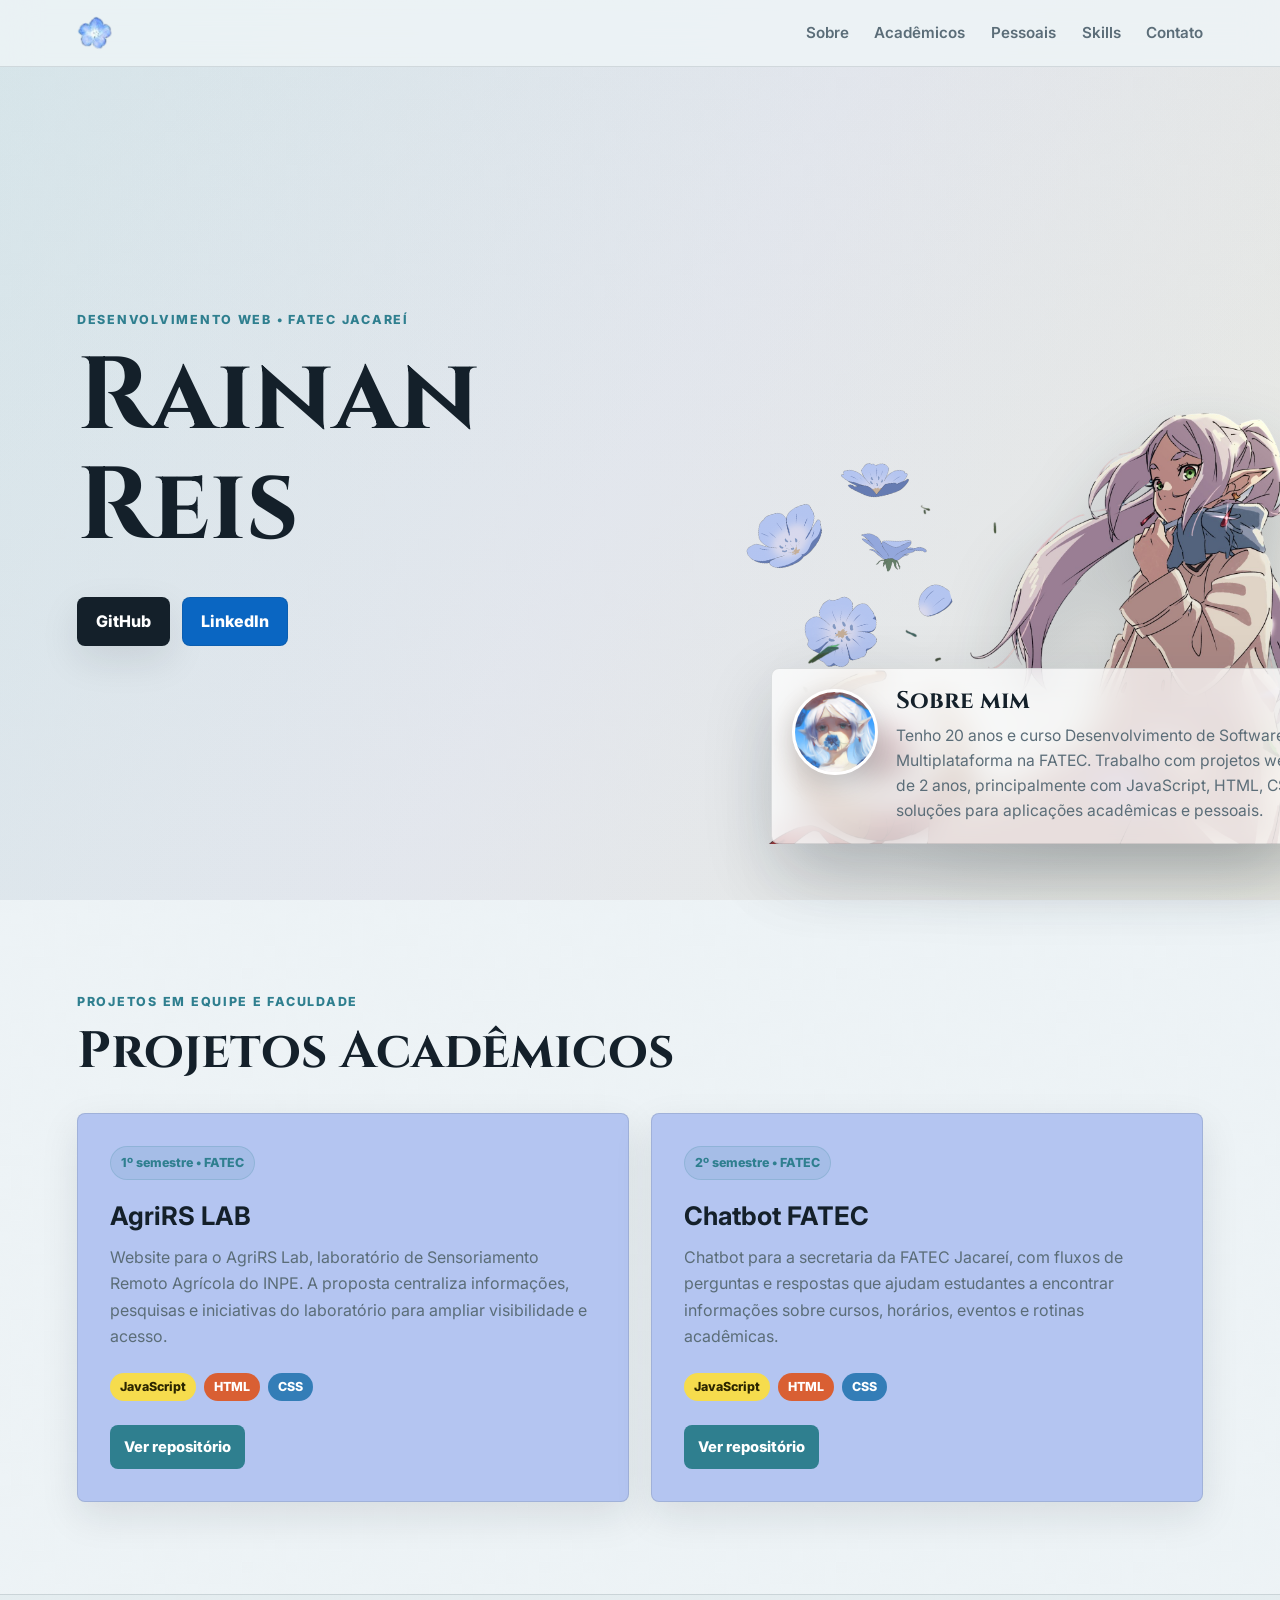
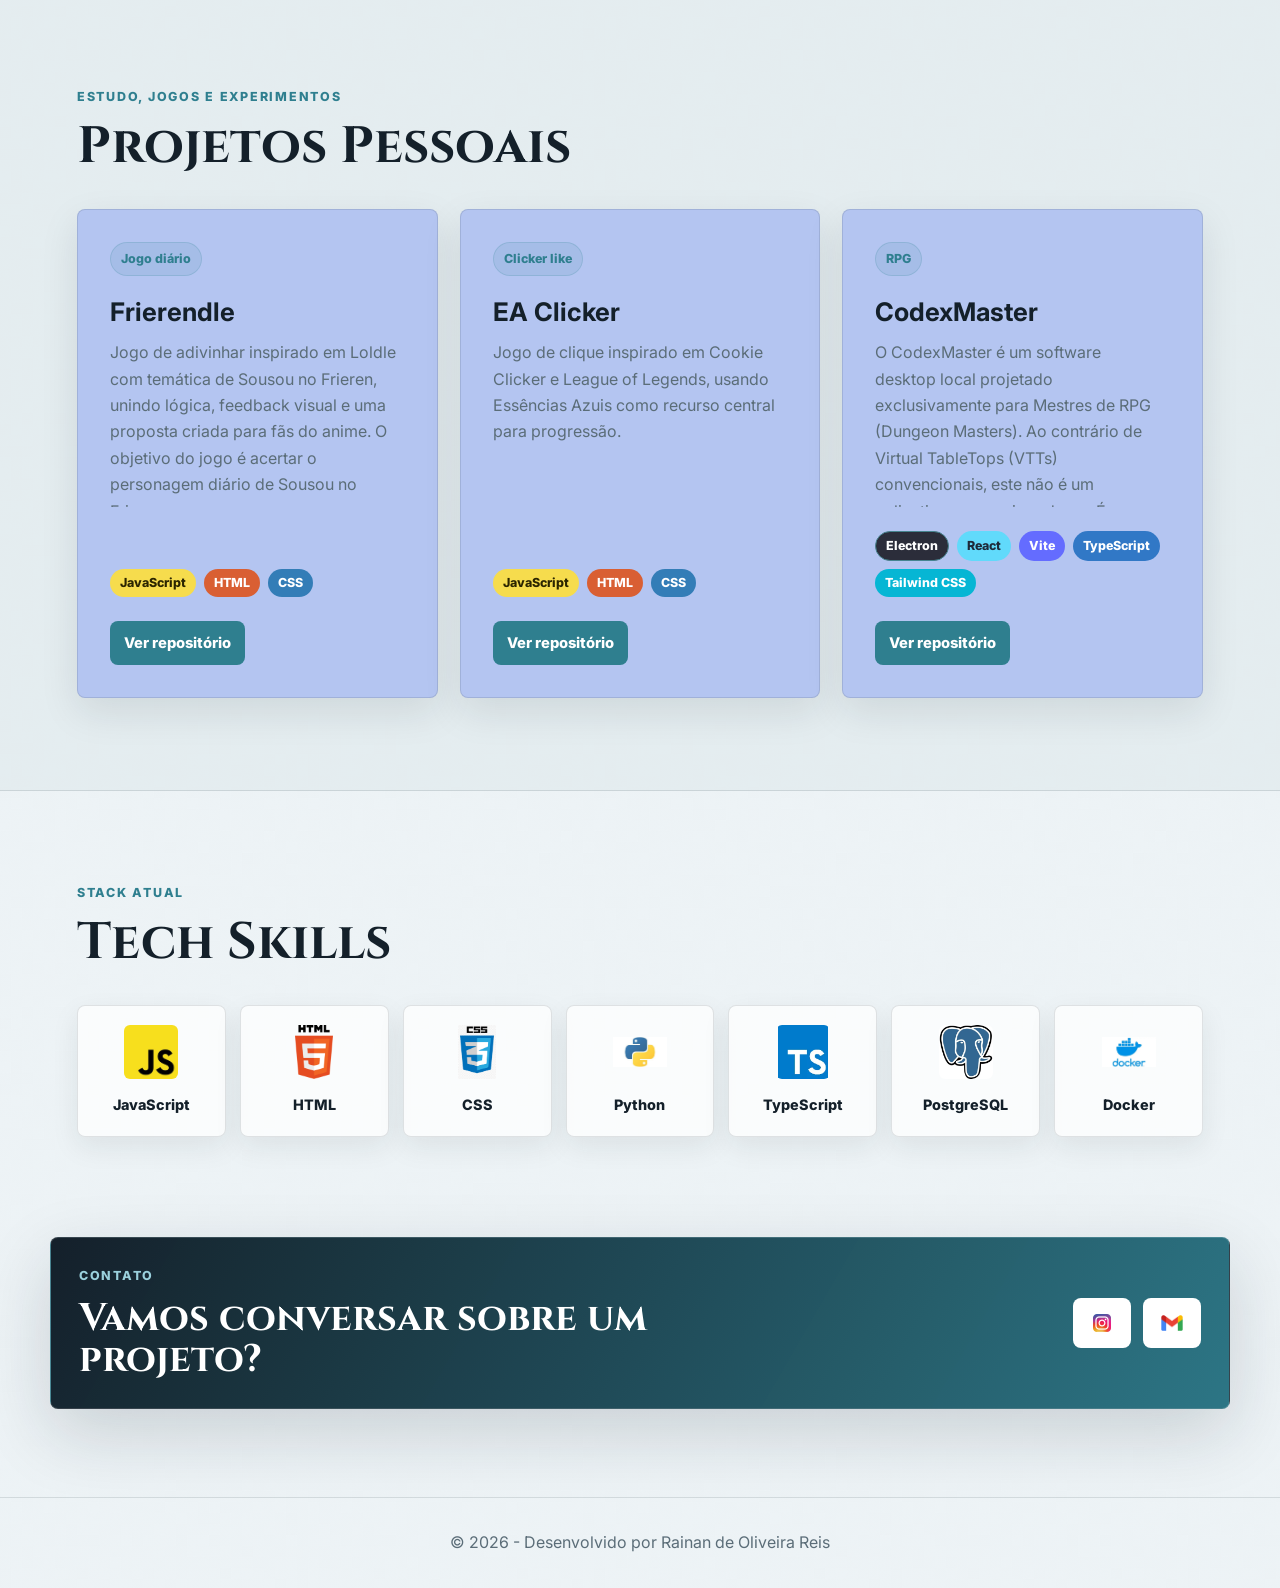
==== commit ec551d8e: "alteração no nome e no link do projeto CodexMaster" ====
--- a/index.html
+++ b/index.html
@@ -197,7 +197,7 @@
 
           <article class="project-card">
             <div class="project-meta">RPG</div>
-            <h3>Codex</h3>
+            <h3>CodexMaster</h3>
             <p>
               O CodexMaster é um software desktop local projetado exclusivamente para Mestres de RPG (Dungeon Masters). Ao contrário de Virtual TableTops (VTTs) convencionais, este não é um aplicativo para os jogadores. É um painel de controle privado, rápido e totalmente offline, criado para otimizar a preparação e a condução de sessões de D&D 5e.
               Com foco absoluto em agilidade e imersão narrativa, o CodexMaster substitui seus milhares de cadernos, anotações perdidas e abas do navegador por uma interface unificada, imersiva e com uma identidade visual dark-mode medieval nativa.
@@ -210,7 +210,7 @@
               <span class="tech-tag tailwind">Tailwind CSS</span>
             </div>
             <a
-              href="https://github.com/RainanKaneka"
+              href="https://github.com/RainanKaneka/CodexMaster"
               class="project-link"
               target="_blank"
               rel="noreferrer"
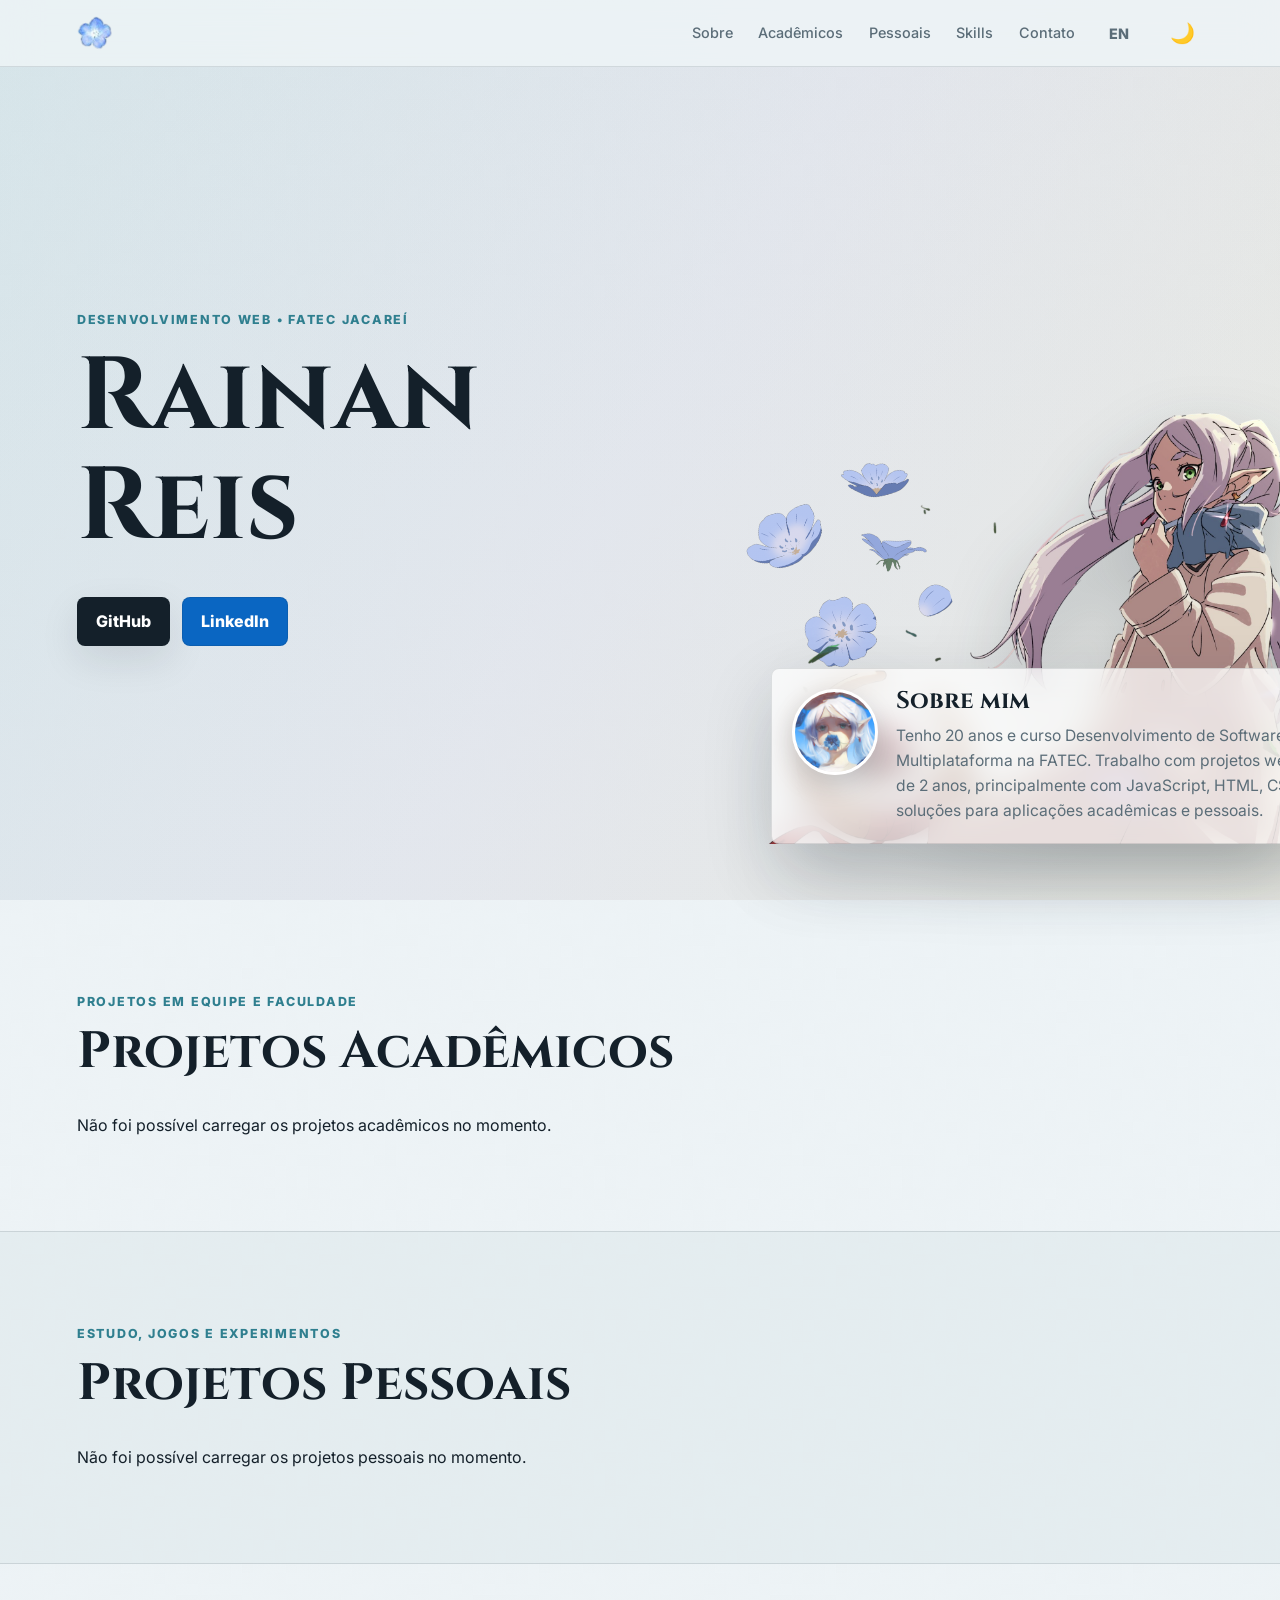
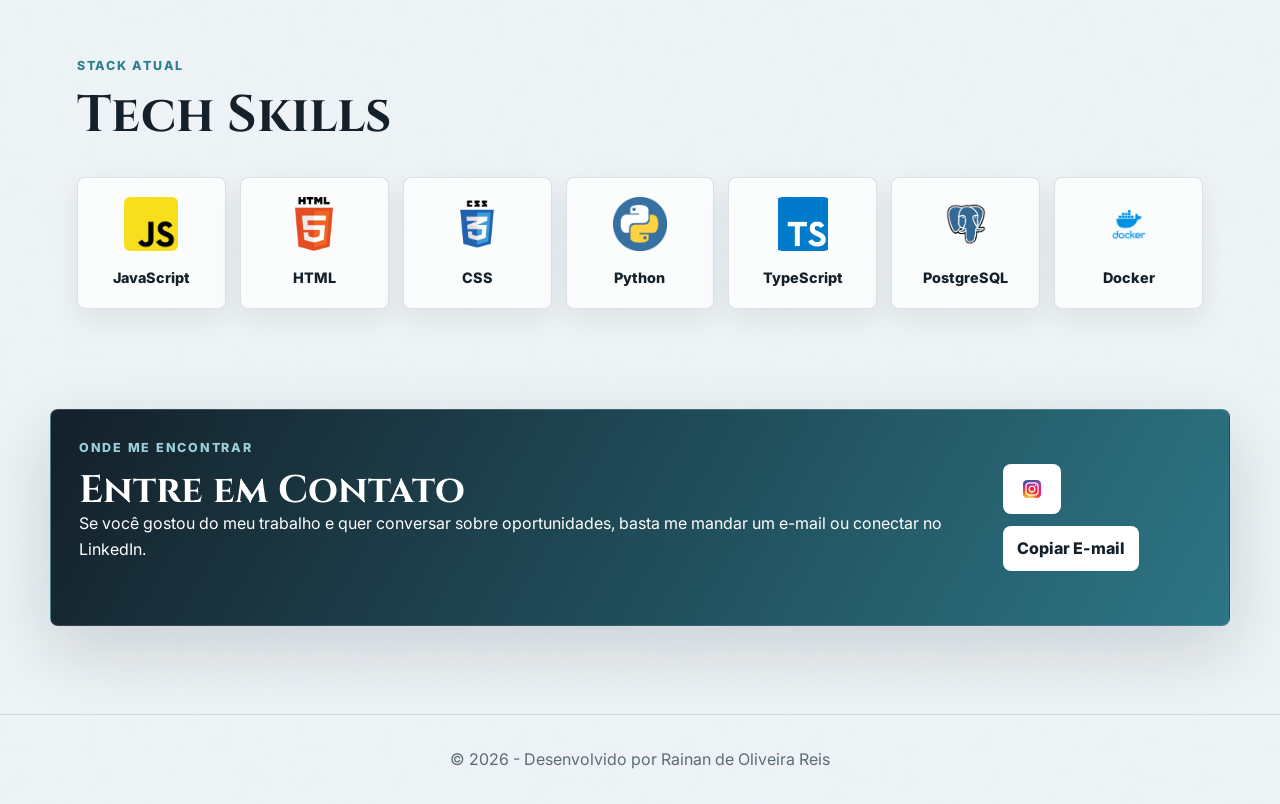
==== commit 4540b6da: "feat: modo escuro e tradução do site para inglês" ====
--- a/index.html
+++ b/index.html
@@ -11,7 +11,7 @@
     <link rel="preconnect" href="https://fonts.googleapis.com" />
     <link rel="preconnect" href="https://fonts.gstatic.com" crossorigin />
     <link
-      href="https://fonts.googleapis.com/css2?family=Cinzel:wght@500;600;700&family=Inter:wght@400;500;600;700&display=swap"
+      href="https://fonts.googleapis.com/css2?family=Cinzel:wght@500;600;700&family=Inter:wght@400;500;600;700&family=Poppins:wght@400;500;600;700&display=swap"
       rel="stylesheet"
     />
     <link rel="stylesheet" href="docs/css/styles.css" />
@@ -25,11 +25,19 @@
       </a>
 
       <ul class="nav-links">
-        <li><a href="#sobre">Sobre</a></li>
-        <li><a href="#academicos">Acadêmicos</a></li>
-        <li><a href="#pessoais">Pessoais</a></li>
-        <li><a href="#skills">Skills</a></li>
-        <li><a href="#contato">Contato</a></li>
+        <li><a href="#sobre" data-i18n="nav_about">Sobre</a></li>
+        <li><a href="#academicos" data-i18n="nav_academic">Acadêmicos</a></li>
+        <li><a href="#pessoais" data-i18n="nav_personal">Pessoais</a></li>
+        <li><a href="#skills" data-i18n="nav_skills">Skills</a></li>
+        <li><a href="#contato" data-i18n="nav_contact">Contato</a></li>
+        <li>
+          <button id="lang-toggle" class="lang-toggle" aria-label="Alternar Idioma">EN</button>
+        </li>
+        <li>
+          <button id="theme-toggle" class="theme-toggle" aria-label="Alternar Modo Escuro">
+            🌙
+          </button>
+        </li>
       </ul>
     </nav>
 
@@ -37,7 +45,7 @@
       <header id="home" class="hero">
         <div class="hero-inner">
           <section class="hero-copy" aria-labelledby="hero-title">
-            <p class="eyebrow">Desenvolvimento web • FATEC Jacareí</p>
+            <p class="eyebrow" data-i18n="hero_eyebrow">Desenvolvimento web • FATEC Jacareí</p>
             <h1 id="hero-title">Rainan Reis</h1>
             <!-- <p class="hero-lead">
               Desenvolvedor em formação, criando interfaces web com foco em
@@ -50,6 +58,7 @@
                 href="https://github.com/RainanKaneka"
                 target="_blank"
                 rel="noreferrer"
+                data-i18n="btn_github"
               >
                 GitHub
               </a>
@@ -58,6 +67,7 @@
                 href="https://www.linkedin.com/in/kaneka-koz-5b4940310/"
                 target="_blank"
                 rel="noreferrer"
+                data-i18n="btn_linkedin"
               >
                 LinkedIn
               </a>
@@ -71,8 +81,8 @@
               class="profile-img"
             />
             <div>
-              <h2 id="about-title">Sobre mim</h2>
-              <p>
+              <h2 id="about-title" data-i18n="about_title">Sobre mim</h2>
+              <p data-i18n="about_text">
                 Tenho 20 anos e curso Desenvolvimento de Software
                 Multiplataforma na FATEC. Trabalho com projetos web há cerca de
                 2 anos, principalmente com JavaScript, HTML, CSS e soluções para
@@ -90,141 +100,32 @@
 
       <section id="academicos" class="section">
         <div class="section-heading">
-          <p class="eyebrow">Projetos em equipe e faculdade</p>
-          <h2>Projetos Acadêmicos</h2>
-        </div>
-
-        <div class="projects-grid">
-          <article class="project-card">
-            <div class="project-meta">1º semestre • FATEC</div>
-            <h3>AgriRS LAB</h3>
-            <p>
-              Website para o AgriRS Lab, laboratório de Sensoriamento Remoto
-              Agrícola do INPE. A proposta centraliza informações, pesquisas e
-              iniciativas do laboratório para ampliar visibilidade e acesso.
-            </p>
-            <div class="tags" aria-label="Tecnologias usadas">
-              <span class="tech-tag js">JavaScript</span>
-              <span class="tech-tag html">HTML</span>
-              <span class="tech-tag css">CSS</span>
-            </div>
-            <a
-              href="https://github.com/RainanKaneka/ABP-Undefined"
-              class="project-link"
-              target="_blank"
-              rel="noreferrer"
-            >
-              Ver repositório
-            </a>
-          </article>
-
-          <article class="project-card">
-            <div class="project-meta">2º semestre • FATEC</div>
-            <h3>Chatbot FATEC</h3>
-            <p>
-              Chatbot para a secretaria da FATEC Jacareí, com fluxos de
-              perguntas e respostas que ajudam estudantes a encontrar
-              informações sobre cursos, horários, eventos e rotinas acadêmicas.
-            </p>
-            <div class="tags" aria-label="Tecnologias usadas">
-              <span class="tech-tag js">JavaScript</span>
-              <span class="tech-tag html">HTML</span>
-              <span class="tech-tag css">CSS</span>
-            </div>
-            <a
-              href="https://github.com/abpundefined/2DSM-ABP-UNDEFINED/tree/develop"
-              class="project-link"
-              target="_blank"
-              rel="noreferrer"
-            >
-              Ver repositório
-            </a>
-          </article>
+          <p class="eyebrow" data-i18n="academic_eyebrow">Projetos em equipe e faculdade</p>
+          <h2 data-i18n="academic_title">Projetos Acadêmicos</h2>
+        </div>
+
+        <div id="academicos-grid" class="projects-grid">
+          <!-- Projetos carregados dinamicamente via GitHub API -->
+          <p>Carregando projetos...</p>
         </div>
       </section>
 
       <section id="pessoais" class="section section-quiet">
         <div class="section-heading">
-          <p class="eyebrow">Estudo, jogos e experimentos</p>
-          <h2>Projetos Pessoais</h2>
-        </div>
-
-        <div class="projects-grid three-col">
-          <article class="project-card">
-            <div class="project-meta">Jogo diário</div>
-            <h3>Frierendle</h3>
-            <p>
-              Jogo de adivinhar inspirado em Loldle com temática de
-              <span lang="ja">Sousou no Frieren</span>, unindo lógica,
-              feedback visual e uma proposta criada para fãs do anime. O objetivo do jogo é acertar o personagem diário de Sousou no Frieren.
-            </p>
-            <div class="tags" aria-label="Tecnologias usadas">
-              <span class="tech-tag js">JavaScript</span>
-              <span class="tech-tag html">HTML</span>
-              <span class="tech-tag css">CSS</span>
-            </div>
-            <a
-              href="https://github.com/RainanKaneka/frierendle"
-              class="project-link"
-              target="_blank"
-              rel="noreferrer"
-            >
-              Ver repositório
-            </a>
-          </article>
-
-          <article class="project-card">
-            <div class="project-meta">Clicker like</div>
-            <h3>EA Clicker</h3>
-            <p>
-              Jogo de clique inspirado em Cookie Clicker e League of Legends,
-              usando Essências Azuis como recurso central para progressão.
-            </p>
-            <div class="tags" aria-label="Tecnologias usadas">
-              <span class="tech-tag js">JavaScript</span>
-              <span class="tech-tag html">HTML</span>
-              <span class="tech-tag css">CSS</span>
-            </div>
-            <a
-              href="https://github.com/RainanKaneka/EA_Clicker"
-              class="project-link"
-              target="_blank"
-              rel="noreferrer"
-            >
-              Ver repositório
-            </a>
-          </article>
-
-          <article class="project-card">
-            <div class="project-meta">RPG</div>
-            <h3>CodexMaster</h3>
-            <p>
-              O CodexMaster é um software desktop local projetado exclusivamente para Mestres de RPG (Dungeon Masters). Ao contrário de Virtual TableTops (VTTs) convencionais, este não é um aplicativo para os jogadores. É um painel de controle privado, rápido e totalmente offline, criado para otimizar a preparação e a condução de sessões de D&D 5e.
-              Com foco absoluto em agilidade e imersão narrativa, o CodexMaster substitui seus milhares de cadernos, anotações perdidas e abas do navegador por uma interface unificada, imersiva e com uma identidade visual dark-mode medieval nativa.
-            </p>
-            <div class="tags" aria-label="Tecnologias usadas">
-              <span class="tech-tag electron">Electron</span>
-              <span class="tech-tag react">React</span>
-              <span class="tech-tag vite">Vite</span>
-              <span class="tech-tag typescript">TypeScript</span>
-              <span class="tech-tag tailwind">Tailwind CSS</span>
-            </div>
-            <a
-              href="https://github.com/RainanKaneka/CodexMaster"
-              class="project-link"
-              target="_blank"
-              rel="noreferrer"
-            >
-              Ver repositório
-            </a>
-          </article>
+          <p class="eyebrow" data-i18n="personal_eyebrow">Estudo, jogos e experimentos</p>
+          <h2 data-i18n="personal_title">Projetos Pessoais</h2>
+        </div>
+
+        <div id="pessoais-grid" class="projects-grid three-col">
+          <!-- Projetos carregados dinamicamente via GitHub API -->
+          <p>Carregando projetos...</p>
         </div>
       </section>
 
       <section id="skills" class="section skills-section">
         <div class="section-heading">
-          <p class="eyebrow">Stack atual</p>
-          <h2>Tech Skills</h2>
+          <p class="eyebrow" data-i18n="skills_eyebrow">Stack atual</p>
+          <h2 data-i18n="skills_title">Tech Skills</h2>
         </div>
 
         <div class="skills-container" aria-label="Lista de tecnologias">
@@ -237,11 +138,11 @@
             <span>HTML</span>
           </div>
           <div class="skill css">
-            <img src="docs/img/skills/R.png" class="skill-logo" alt="" />
+            <img src="docs/img/skills/css3.png" class="skill-logo" alt="" />
             <span>CSS</span>
           </div>
           <div class="skill python">
-            <img src="docs/img/skills/pythonLogo.jpg" class="skill-logo" alt="" />
+            <img src="docs/img/skills/python.png" class="skill-logo" alt="" />
             <span>Python</span>
           </div>
           <div class="skill typescript">
@@ -249,20 +150,24 @@
             <span>TypeScript</span>
           </div>
           <div class="skill postgre">
-            <img src="docs/img/skills/postgreLogo.webp" class="skill-logo" alt="" />
+            <img src="docs/img/skills/postgre.png" class="skill-logo" alt="" />
             <span>PostgreSQL</span>
           </div>
           <div class="skill docker">
-            <img src="docs/img/skills/dockerlogo.webp" class="skill-logo" alt="" />
+            <img src="docs/img/skills/docker.png" class="skill-logo" alt="" />
             <span>Docker</span>
           </div>
         </div>
       </section>
 
       <section id="contato" class="contact-section">
-        <div>
-          <p class="eyebrow">Contato</p>
-          <h2>Vamos conversar sobre um projeto?</h2>
+        <div class="section-heading">
+          <p class="eyebrow" data-i18n="contact_eyebrow">Onde me encontrar</p>
+          <h2 data-i18n="contact_title">Entre em Contato</h2>
+          <p data-i18n="contact_desc">
+            Se você gostou do meu trabalho e quer conversar sobre
+            oportunidades, basta me mandar um e-mail ou conectar no LinkedIn.
+          </p>
         </div>
 
         <div class="contact-actions">
@@ -278,9 +183,8 @@
               alt=""
             />
           </a>
-          <button class="icon-link" id="copiarBtn" type="button">
-            <img src="docs/img/skills/Gmail-Logo.png" alt="" />
-            
+          <button class="icon-link" id="copiarBtn" type="button" data-i18n="btn_copy_email">
+            Copiar E-mail
           </button>
         </div>
 
@@ -292,6 +196,26 @@
       <p>&copy; 2026 - Desenvolvido por Rainan de Oliveira Reis</p>
     </footer>
 
-    <script src="js/main.js"></script>
+    <!-- Modal System -->
+    <div id="project-modal" class="modal-overlay" aria-hidden="true">
+      <div class="modal-content">
+        <button class="modal-close" id="close-modal" aria-label="Fechar modal">&times;</button>
+        <div class="modal-header">
+          <h2 id="modal-title">Título</h2>
+          <div id="modal-tags" class="tags"></div>
+        </div>
+        <div class="modal-body">
+          <div id="modal-readme" class="markdown-body">
+            <!-- README HTML vai aqui -->
+            <p data-i18n="loading_doc">Carregando documentação...</p>
+          </div>
+        </div>
+        <div class="modal-footer">
+          <a id="modal-link" href="#" class="project-link btn-project" target="_blank" rel="noreferrer">Ver repositório no GitHub</a>
+        </div>
+      </div>
+    </div>
+
+    <script src="docs/js/main.js"></script>
   </body>
 </html>
--- a/docs/css/styles.css
+++ b/docs/css/styles.css
@@ -36,6 +36,7 @@
     var(--bg);
   line-height: 1.6;
   overflow-x: hidden; /* Impede scroll horizontal indesejado */
+  transition: background-color 0.4s ease, color 0.4s ease, background 0.4s ease;
 }
 
 img {
@@ -258,8 +259,9 @@
   border-radius: var(--radius);
   box-shadow: var(--shadow);
   backdrop-filter: blur(16px);
+  -webkit-backdrop-filter: blur(16px);
   width: 620px;
-
+  transition: background-color 0.4s ease, border-color 0.4s ease;
 }
 
 .about-panel h2 {
@@ -317,6 +319,7 @@
 .section-quiet {
   background: rgba(223, 233, 237, 0.58);
   border-block: 1px solid var(--line);
+  transition: background-color 0.4s ease, border-color 0.4s ease;
 }
 
 .section-heading {
@@ -330,31 +333,29 @@
 
 .projects-grid {
   display: grid;
-  grid-template-columns: repeat(2, minmax(0, 1fr));
-  gap: 22px;
+  grid-template-columns: repeat(auto-fit, minmax(350px, 1fr));
+  gap: 30px; /* Gap mais generoso e respiro */
   max-width: 1180px;
   margin: 0 auto;
   align-items: stretch;
 }
 
-.projects-grid.three-col {
-  grid-template-columns: repeat(3, minmax(0, 1fr));
-}
-
-.projects-grid.three-col .project-card {
-  min-height: unset;
-}
-
 .project-card {
   display: flex;
-  min-height: 360px;
   flex-direction: column;
-  padding: clamp(22px, 3vw, 32px);
-  background: var(--himmelColor2);
-  border: 1px solid var(--line);
-  border-radius: var(--radius);
-  box-shadow: var(--shadow-soft);
-  
+  padding: 32px;
+  background: #ffffff; /* Fundo puro e limpo */
+  border: 1px solid #E2E1E4; /* Borda sutil em azul acinzentado (tema Frieren) */
+  border-radius: 12px; /* Arredondamento moderno */
+  box-shadow: 0 4px 6px -1px rgba(0, 0, 0, 0.05); /* Sombra base muito leve */
+  transition: transform 0.3s ease, box-shadow 0.3s ease, background-color 0.4s ease, border-color 0.4s ease;
+  font-family: 'Poppins', sans-serif; /* Tipografia elegante e moderna */
+}
+
+/* Efeito tátil premium ao passar o mouse */
+.project-card:hover {
+  transform: translateY(-4px);
+  box-shadow: 0 10px 25px -5px rgba(0, 0, 0, 0.1);
 }
 
 .project-meta {
@@ -370,107 +371,77 @@
 }
 
 .project-card h3 {
-  margin-bottom: 14px;
-  color: var(--ink);
+  margin-bottom: 12px;
+  color: #1e293b; /* Escuro e forte para hierarquia */
   font-size: clamp(1.35rem, 2vw, 1.8rem);
+  font-weight: 700;
+  transition: color 0.4s ease;
 }
 
 .project-card p {
-  color: var(--muted);
-  max-height: 168px;
-  overflow-y: auto;
-  line-height: 1.65;
-  padding-right: 4px;
-}
-
-/* Scrollbar elegante — mantém identidade visual Frieren */
-.project-card p::-webkit-scrollbar {
-  width: 4px;
-}
-
-.project-card p::-webkit-scrollbar-track {
-  background: transparent;
-}
-
-.project-card p::-webkit-scrollbar-thumb {
-  background: rgba(47, 127, 143, 0.35);
-  border-radius: 999px;
-}
-
-.project-card p::-webkit-scrollbar-thumb:hover {
-  background: rgba(47, 127, 143, 0.65);
+  color: #475569; /* Tom mais suave para a descrição */
+  display: -webkit-box;
+  -webkit-line-clamp: 3;
+  -webkit-box-orient: vertical;
+  overflow: hidden;
+  line-height: 1.6;
+  margin-bottom: 20px;
+  transition: color 0.4s ease;
 }
 
 .tags {
   display: flex;
   flex-wrap: wrap;
   gap: 8px;
-  margin-top: auto;
-  padding-top: 24px;
+  margin-bottom: 24px;
 }
 
 .tech-tag {
   display: inline-flex;
   align-items: center;
-  min-height: 28px;
-  padding: 4px 10px;
-  border-radius: 999px;
-  font-size: 0.78rem;
-  font-weight: 800;
-}
-
-.tech-tag.js {
-  color: #2b2500;
-  background: #f6dc4d;
-}
-
-.tech-tag.html {
-  color: #fff;
-  background: #d95f33;
-}
-
-.tech-tag.css {
-  color: #fff;
-  background: #337db7;
-}
-
-.tech-tag.electron {
-  color: #fff;
-  background: #2b2d3a;
-  border: 1px solid #47848f;
-}
-
-.tech-tag.react {
-  color: #1e2a3a;
-  background: #61dafb;
-}
-
-.tech-tag.vite {
-  color: #fff;
-  background: #646cff;
-}
-
-.tech-tag.typescript {
-  color: #fff;
-  background: #3178c6;
-}
-
-.tech-tag.tailwind {
-  color: #fff;
-  background: #06b6d4;
-}
+  padding: 4px 12px;
+  border-radius: 20px; /* Formato de pílula arredondada */
+  font-size: 0.75rem;
+  font-weight: 600;
+  letter-spacing: 0.5px;
+  background: #E2E8F0; /* Fallback genérico */
+  color: #475569;
+}
+
+/* CORES OFICIAIS DAS TECNOLOGIAS */
+.tech-tag.javascript { background: #F7DF1E; color: #000000; }
+.tech-tag.html { background: #E34F26; color: #FFFFFF; }
+.tech-tag.css { background: #1572B6; color: #FFFFFF; }
+.tech-tag.python { background: #3776AB; color: #FFFFFF; }
+.tech-tag.react { background: #61DAFB; color: #000000; }
+.tech-tag.typescript { background: #3178C6; color: #FFFFFF; }
+.tech-tag.postgresql { background: #336791; color: #FFFFFF; }
+.tech-tag.tailwindcss { background: #06B6D4; color: #FFFFFF; }
+.tech-tag.electron { background: #47848F; color: #FFFFFF; }
+.tech-tag.vite { background: #646CFF; color: #FFFFFF; }
+.tech-tag.supabase { background: #3ECF8E; color: #000000; }
+.tech-tag.matplotlib { background: #11557C; color: #FFFFFF; }
+.tech-tag.z-api { background: #2563EB; color: #FFFFFF; }
 
 .project-link {
   display: inline-flex;
   align-items: center;
   justify-content: center;
   width: fit-content;
-  margin-top: 24px;
-  padding: 10px 14px;
-  color: #fff;
-  background: var(--teal);
+  margin-top: auto;
+  padding: 10px 18px;
+  color: #ffffff;
+  background: #6A83A9; /* Azul lavanda suave - Paleta Erva da Lua Azul */
+  border-radius: 8px;
   font-size: 0.92rem;
-  font-weight: 800;
+  font-weight: 600;
+  transition: background 0.3s ease;
+}
+
+.project-link:hover {
+  background: #3D646A; /* Tom mais escuro e profundo no hover */
+  transform: none; /* Deixa o card fazer o lift */
+  box-shadow: none;
 }
 
 .skills-section {
@@ -581,25 +552,165 @@
   border-top: 1px solid var(--line);
 }
 
+/* ============================================================
+   MODAL SYSTEM
+   ============================================================ */
+.modal-overlay {
+  position: fixed;
+  top: 0; left: 0; width: 100%; height: 100%;
+  background: rgba(20, 32, 42, 0.85); /* Fundo escurecido/backdrop */
+  backdrop-filter: blur(5px);
+  z-index: 100;
+  display: flex;
+  align-items: center;
+  justify-content: center;
+  opacity: 0;
+  pointer-events: none;
+  transition: opacity 0.3s ease;
+}
+
+.modal-overlay.active {
+  opacity: 1;
+  pointer-events: auto;
+}
+
+.modal-content {
+  background: var(--surface);
+  width: 90%;
+  max-width: 800px;
+  max-height: 90vh;
+  border-radius: var(--radius);
+  box-shadow: var(--shadow);
+  display: flex;
+  flex-direction: column;
+  position: relative;
+  transform: translateY(20px);
+  transition: transform 0.3s ease, background-color 0.4s ease, border-color 0.4s ease;
+  overflow: hidden;
+  border: 1px solid transparent;
+}
+
+.modal-overlay.active .modal-content {
+  transform: translateY(0);
+}
+
+.modal-close {
+  position: absolute;
+  top: 16px; right: 24px;
+  background: none;
+  border: none;
+  font-size: 32px;
+  line-height: 1;
+  color: var(--muted);
+  cursor: pointer;
+  z-index: 10;
+  transition: color 0.2s;
+}
+
+.nav-links li a {
+  font-size: 0.9rem;
+  font-weight: 500;
+  transition: color 0.2s;
+}
+
+.nav-links li a:hover {
+  color: var(--teal);
+}
+
+.theme-toggle {
+  background: transparent;
+  border: none;
+  font-size: 1.25rem;
+  cursor: pointer;
+  padding: 4px 8px;
+  border-radius: 4px;
+  transition: transform 0.3s ease;
+  line-height: 1;
+}
+
+.theme-toggle:hover {
+  transform: scale(1.15) rotate(15deg);
+}
+
+.lang-toggle {
+  background: transparent;
+  border: none;
+  font-size: 0.9rem;
+  font-weight: 800;
+  color: inherit;
+  cursor: pointer;
+  padding: 4px 8px;
+  transition: color 0.3s ease;
+  font-family: inherit;
+}
+
+.lang-toggle:hover {
+  color: #6A83A9;
+}
+
+.modal-header {
+  padding: 24px 32px 16px;
+  border-bottom: 1px solid var(--line);
+  background: var(--himmelColor2);
+  transition: background-color 0.4s ease, border-color 0.4s ease;
+}
+
+.modal-header h2 {
+  margin-bottom: 12px;
+  padding-right: 24px;
+}
+
+.modal-body {
+  padding: 24px 32px;
+  overflow-y: auto;
+  flex-grow: 1;
+}
+
+/* Scrollbar do modal */
+.modal-body::-webkit-scrollbar { width: 8px; }
+.modal-body::-webkit-scrollbar-track { background: var(--surface-muted); }
+.modal-body::-webkit-scrollbar-thumb { background: rgba(47, 127, 143, 0.5); border-radius: 4px; }
+.modal-body::-webkit-scrollbar-thumb:hover { background: rgba(47, 127, 143, 0.8); }
+
+.modal-footer {
+  padding: 16px 32px;
+  border-top: 1px solid var(--line);
+  display: flex;
+  justify-content: flex-end;
+  background: var(--surface);
+  transition: background-color 0.4s ease, border-color 0.4s ease;
+}
+
+/* Estilos para o conteúdo Markdown retornado pela API */
+.markdown-body {
+  font-family: inherit;
+  line-height: 1.6;
+}
+.markdown-body h1, .markdown-body h2, .markdown-body h3 {
+  margin-top: 24px;
+  margin-bottom: 16px;
+  font-weight: 600;
+  line-height: 1.25;
+}
+.markdown-body h1 { font-size: 2em; padding-bottom: 0.3em; border-bottom: 1px solid var(--line); }
+.markdown-body h2 { font-size: 1.5em; padding-bottom: 0.3em; border-bottom: 1px solid var(--line); }
+.markdown-body p, .markdown-body ul, .markdown-body ol { margin-bottom: 16px; }
+.markdown-body img { max-width: 100%; border-radius: var(--radius); }
+.markdown-body a { color: var(--teal); text-decoration: underline; }
+.markdown-body pre { background: var(--ink); color: #fff; padding: 16px; border-radius: var(--radius); overflow: auto; margin-bottom: 16px; }
+.markdown-body code { background: rgba(20, 32, 42, 0.1); padding: 0.2em 0.4em; border-radius: 3px; font-size: 85%; }
+.markdown-body pre code { background: transparent; padding: 0; }
+
+
 
 /* ============================================================
    RESPONSIVIDADE — Mobile First
    Breakpoints: 1100 → 992 → 768 → 640
    ============================================================ */
 
-/* ── 1100px: Grid de 3 colunas recua para 2 ── */
-@media (max-width: 1100px) {
-  .projects-grid.three-col {
-    grid-template-columns: repeat(2, minmax(0, 1fr));
-  }
-}
-
-/* ── 992px: Grid de 3 colunas empilha em 1 coluna ── */
-@media (max-width: 992px) {
-  .projects-grid.three-col {
-    grid-template-columns: 1fr;
-  }
-}
+/* ── 1100px: Removido pois o auto-fit trata sozinho ── */
+
+/* ── 992px: Removido pois o auto-fit trata sozinho ── */
 
 /* ── 980px: Layout geral tablet ── */
 @media (max-width: 980px) {
@@ -642,10 +753,7 @@
     opacity: 0.34;
   }
 
-  /* Projetos Acadêmicos: 1 coluna */
-  .projects-grid {
-    grid-template-columns: 1fr;
-  }
+  /* Projetos Acadêmicos: auto-fit lida sozinho, remover forçar 1fr aqui se quiser 2 em tablet, mas vamos deixar pro auto-fit */
 
   /* Skills */
   .skills-container {
@@ -724,8 +832,7 @@
   }
 
   /* Projetos: cards ocupam quase a tela toda */
-  .projects-grid,
-  .projects-grid.three-col {
+  .projects-grid {
     grid-template-columns: 1fr;
     gap: 16px;
   }
@@ -799,4 +906,133 @@
 .skill.python:hover      { color: rgba(254, 215, 75, 1); }
 .skill.typescript:hover  { color: rgba(0, 123, 204, 1); }
 .skill.postgre:hover     { color: rgba(50, 103, 146, 1); }
-.skill.docker:hover      { color: rgba(0, 146, 231, 1); }+.skill.docker:hover      { color: rgba(0, 146, 231, 1); }
+
+/* ============================================================
+   DARK MODE
+   ============================================================ */
+body.dark-mode {
+  background: #0B1120; /* Deep Night Sky */
+  color: #94A3B8; /* Textos gerais e descritivos suaves */
+}
+
+/* HERO E SEÇÕES NO MODO ESCURO */
+body.dark-mode .hero {
+  background: linear-gradient(135deg, #090E17 0%, #141E30 100%);
+}
+
+body.dark-mode .section-quiet {
+  background: #0F172A; /* Azul noturno ligeiramente diferente do #0B1120 para sutil contraste estrutural */
+  border-color: #1E293B;
+}
+
+/* TÍTULOS E SUBTÍTULOS (h1, h2) */
+body.dark-mode h1,
+body.dark-mode h2,
+body.dark-mode .section-heading h2 {
+  color: #F8FAFC; /* Branco gelo para alta legibilidade */
+}
+
+body.dark-mode .eyebrow {
+  color: #94A3B8;
+}
+
+/* NAVBAR */
+body.dark-mode .navbar {
+  background: rgba(11, 17, 32, 0.95); /* Acompanha o Deep Night Sky */
+  border-bottom: 1px solid #1E293B;
+}
+
+body.dark-mode .nav-links li a:hover {
+  color: #6A83A9;
+}
+
+/* CARDS */
+body.dark-mode .project-card {
+  background: #1e293b;
+  border-color: #334155;
+}
+
+body.dark-mode .project-card h3 {
+  color: #f8fafc;
+}
+
+body.dark-mode .project-card p {
+  color: #cbd5e1;
+}
+
+body.dark-mode .project-meta {
+  background: rgba(106, 131, 169, 0.15);
+  color: #A49FB8;
+  border-color: rgba(106, 131, 169, 0.3);
+}
+
+/* MODAL */
+body.dark-mode .modal-content,
+body.dark-mode .modal-footer {
+  background: #1e293b;
+  border-color: #334155;
+  color: #f8fafc;
+}
+
+body.dark-mode .modal-header {
+  background: #0f172a;
+  border-color: #334155;
+}
+
+body.dark-mode .modal-close {
+  color: #cbd5e1;
+}
+
+body.dark-mode .modal-close:hover {
+  color: #ffffff;
+}
+
+body.dark-mode .modal-footer, body.dark-mode .modal-header {
+  border-color: #334155;
+}
+
+/* MARKDOWN */
+body.dark-mode .markdown-body {
+  color: #cbd5e1;
+}
+
+body.dark-mode .markdown-body h1, 
+body.dark-mode .markdown-body h2, 
+body.dark-mode .markdown-body h3 {
+  color: #f8fafc;
+  border-color: #334155;
+}
+
+body.dark-mode .markdown-body code {
+  background: rgba(255, 255, 255, 0.1);
+  color: #f8fafc;
+}
+
+body.dark-mode .markdown-body pre {
+  background: #0f172a;
+}
+
+/* ABOUT PANEL E SKILLS */
+body.dark-mode .about-panel {
+  background: rgba(15, 23, 42, 0.6);
+  border: 1px solid rgba(255, 255, 255, 0.1);
+  backdrop-filter: blur(10px);
+  -webkit-backdrop-filter: blur(10px);
+}
+
+body.dark-mode .about-panel h2,
+body.dark-mode .about-panel p {
+  color: #E2E8F0;
+}
+
+body.dark-mode .skill {
+  background-color: #1E293B;
+  color: #F8FAFC;
+  border-color: #334155;
+}
+
+body.dark-mode .skill:hover {
+  transform: translateY(-3px);
+  box-shadow: 0 10px 25px -5px rgba(0, 0, 0, 0.2);
+}
